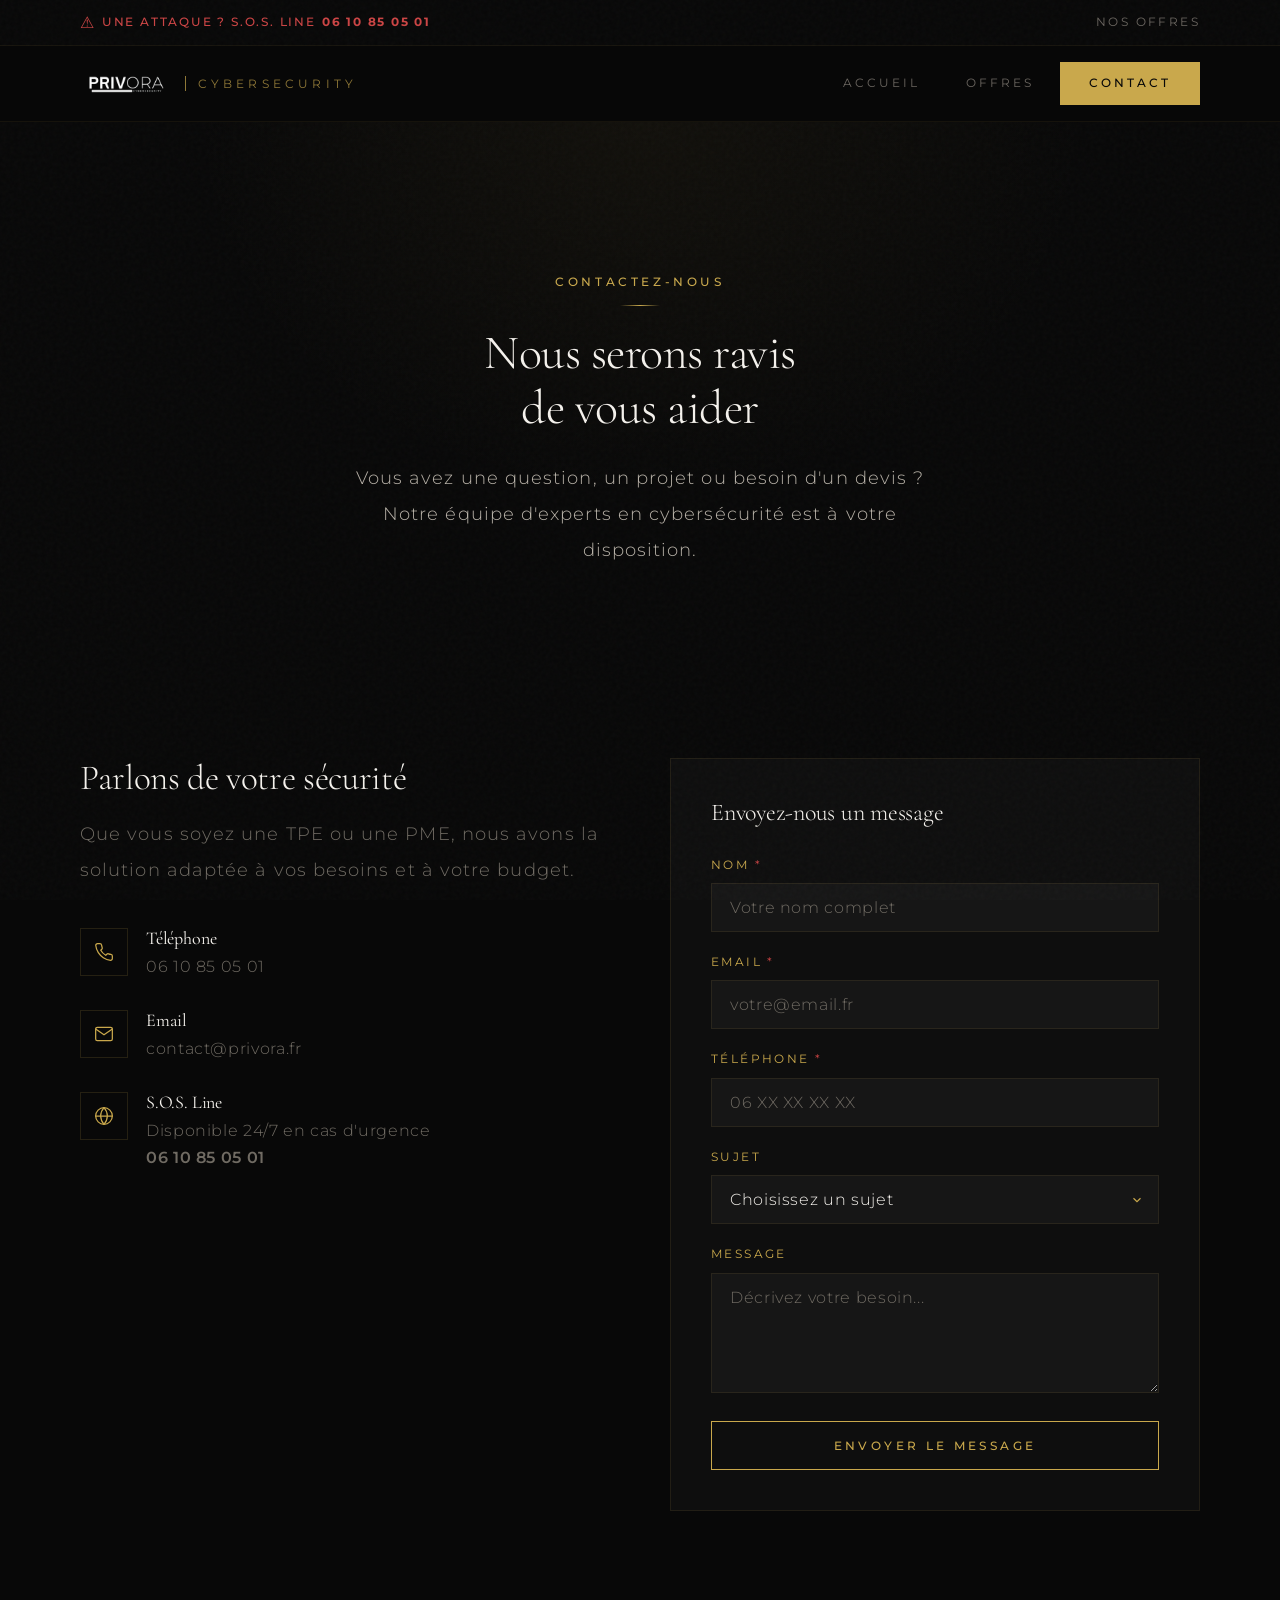
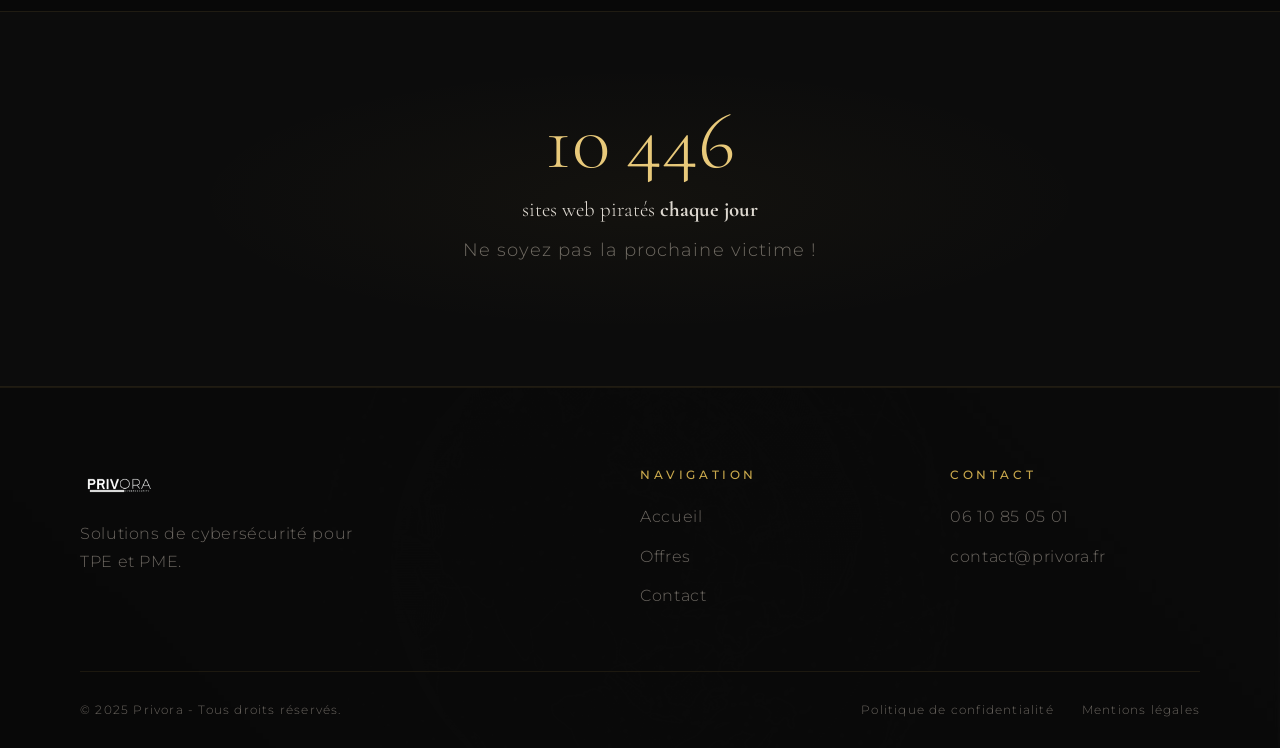
==== cybersecurite-pme.html @ add7465a "SEO: add robots.txt, twitter:image, JSON-LD structured data - Create robots.txt with sitemap referen" ====
<!DOCTYPE html>
<html lang="fr">
<head>
    <meta charset="UTF-8">
    <meta name="viewport" content="width=device-width, initial-scale=1.0">
    <title>Contactez-nous - Privora Cybersécurité PME</title>
    <meta name="description" content="Contactez Privora pour protéger votre entreprise. Demandez un devis, un audit ou une consultation en cybersécurité.">
    <link rel="preconnect" href="https://fonts.googleapis.com">
    <link rel="preconnect" href="https://fonts.gstatic.com" crossorigin>
    <link href="https://fonts.googleapis.com/css2?family=Cormorant+Garamond:ital,wght@0,300;0,400;0,600;1,300;1,400&family=Montserrat:wght@300;400;500&display=swap" rel="stylesheet">
    <link rel="stylesheet" href="style.css">
    <link rel="icon" type="image/png" href="favicon.png">
    <link rel="canonical" href="https://privora.fr/cybersecurite-pme.html">
    <meta property="og:title" content="Contactez-nous - Privora Cybersécurité PME">
    <meta property="og:description" content="Contactez Privora pour protéger votre entreprise. Demandez un devis, un audit ou une consultation en cybersécurité.">
    <meta property="og:type" content="website">
    <meta property="og:url" content="https://privora.fr/cybersecurite-pme.html">
    <meta property="og:image" content="https://privora.fr/privora_logo.png">
    <meta property="og:locale" content="fr_FR">
    <meta name="twitter:card" content="summary">
    <meta name="twitter:title" content="Contactez-nous - Privora Cybersécurité PME">
    <meta name="twitter:description" content="Contactez Privora pour protéger votre entreprise.">
    <meta name="twitter:image" content="https://privora.fr/privora_logo.png">
    <script type="application/ld+json">
    {
        "@context": "https://schema.org",
        "@type": "ContactPage",
        "name": "Contactez Privora",
        "description": "Contactez Privora pour protéger votre entreprise. Demandez un devis, un audit ou une consultation en cybersécurité.",
        "url": "https://privora.fr/cybersecurite-pme.html",
        "mainEntity": {
            "@type": "LocalBusiness",
            "name": "Privora",
            "telephone": "+33610850501",
            "email": "contact@privora.fr",
            "url": "https://privora.fr",
            "areaServed": "FR"
        }
    }
    </script>
</head>
<body>

    <div class="top-bar">
        <div class="container top-bar-inner">
            <a href="tel:0610850501" class="sos-line">
                <span class="sos-icon">&#9888;</span> UNE ATTAQUE ? S.O.S. LINE <strong>06 10 85 05 01</strong>
            </a>
            <a href="tarif-infogerance-informatique.html" class="top-blog-link">Nos offres</a>
        </div>
    </div>

    <nav class="navbar" id="navbar">
        <div class="container nav-inner">
            <a href="index.html" class="logo">
                <img src="privora_logo.png" alt="Privora">
            </a>
            <button class="nav-toggle" id="navToggle" aria-label="Menu">
                <span></span>
                <span></span>
                <span></span>
            </button>
            <ul class="nav-links" id="navLinks">
                <li><a href="index.html">Accueil</a></li>
                <li><a href="tarif-infogerance-informatique.html">Offres</a></li>
                <li><a href="cybersecurite-pme.html" class="nav-cta active">Contact</a></li>
            </ul>
        </div>
    </nav>

    <section class="page-hero">
        <span class="section-tag">Contactez-nous</span>
        <h1>Nous serons ravis<br>de vous aider</h1>
        <p>Vous avez une question, un projet ou besoin d'un devis ? Notre équipe d'experts en cybersécurité est à votre disposition.</p>
    </section>

    <section class="section">
        <div class="container">
            <div class="contact-grid">
                <div class="contact-info">
                    <h2>Parlons de votre sécurité</h2>
                    <p>Que vous soyez une TPE ou une PME, nous avons la solution adaptée à vos besoins et à votre budget.</p>

                    <div class="contact-detail">
                        <div class="contact-detail-icon">
                            <svg xmlns="http://www.w3.org/2000/svg" viewBox="0 0 24 24" fill="none" stroke="currentColor" stroke-width="1.5" stroke-linecap="round" stroke-linejoin="round"><path d="M22 16.92v3a2 2 0 0 1-2.18 2 19.79 19.79 0 0 1-8.63-3.07 19.5 19.5 0 0 1-6-6 19.79 19.79 0 0 1-3.07-8.67A2 2 0 0 1 4.11 2h3a2 2 0 0 1 2 1.72 12.84 12.84 0 0 0 .7 2.81 2 2 0 0 1-.45 2.11L8.09 9.91a16 16 0 0 0 6 6l1.27-1.27a2 2 0 0 1 2.11-.45 12.84 12.84 0 0 0 2.81.7A2 2 0 0 1 22 16.92z"/></svg>
                        </div>
                        <div>
                            <h4>Téléphone</h4>
                            <a href="tel:0610850501">06 10 85 05 01</a>
                        </div>
                    </div>

                    <div class="contact-detail">
                        <div class="contact-detail-icon">
                            <svg xmlns="http://www.w3.org/2000/svg" viewBox="0 0 24 24" fill="none" stroke="currentColor" stroke-width="1.5" stroke-linecap="round" stroke-linejoin="round"><path d="M4 4h16c1.1 0 2 .9 2 2v12c0 1.1-.9 2-2 2H4c-1.1 0-2-.9-2-2V6c0-1.1.9-2 2-2z"/><polyline points="22,6 12,13 2,6"/></svg>
                        </div>
                        <div>
                            <h4>Email</h4>
                            <a href="mailto:contact@privora.fr">contact@privora.fr</a>
                        </div>
                    </div>

                    <div class="contact-detail">
                        <div class="contact-detail-icon">
                            <svg xmlns="http://www.w3.org/2000/svg" viewBox="0 0 24 24" fill="none" stroke="currentColor" stroke-width="1.5" stroke-linecap="round" stroke-linejoin="round"><circle cx="12" cy="12" r="10"/><line x1="2" y1="12" x2="22" y2="12"/><path d="M12 2a15.3 15.3 0 0 1 4 10 15.3 15.3 0 0 1-4 10 15.3 15.3 0 0 1-4-10 15.3 15.3 0 0 1 4-10z"/></svg>
                        </div>
                        <div>
                            <h4>S.O.S. Line</h4>
                            <p>Disponible 24/7 en cas d'urgence</p>
                            <a href="tel:0610850501" class="text-accent-bold">06 10 85 05 01</a>
                        </div>
                    </div>
                </div>

                <div class="contact-form-card">
                    <h3>Envoyez-nous un message</h3>
                    <form id="contactForm" action="mailto:contact@privora.fr" method="POST">
                        <div class="form-group">
                            <label for="contact-name">Nom <span class="required">*</span></label>
                            <input type="text" id="contact-name" name="name" required placeholder="Votre nom complet">
                        </div>
                        <div class="form-group">
                            <label for="contact-email">Email <span class="required">*</span></label>
                            <input type="email" id="contact-email" name="email" required placeholder="votre@email.fr">
                        </div>
                        <div class="form-group">
                            <label for="contact-phone">Téléphone <span class="required">*</span></label>
                            <input type="tel" id="contact-phone" name="phone" required placeholder="06 XX XX XX XX">
                        </div>
                        <div class="form-group">
                            <label for="contact-subject">Sujet</label>
                            <select id="contact-subject" name="subject">
                                <option value="">Choisissez un sujet</option>
                                <option value="devis">Demande de devis</option>
                                <option value="soc">Supervision & SOC 24/7</option>
                                <option value="infogerance">Infogérance & Protection</option>
                                <option value="pentest">Pentest & Audits</option>
                                <option value="urgence">Urgence - Attaque en cours</option>
                                <option value="autre">Autre</option>
                            </select>
                        </div>
                        <div class="form-group">
                            <label for="contact-message">Message</label>
                            <textarea id="contact-message" name="message" placeholder="Décrivez votre besoin..."></textarea>
                        </div>
                        <div class="form-submit">
                            <button type="submit" class="btn btn-primary">Envoyer le message</button>
                        </div>
                    </form>
                </div>
            </div>
        </div>
    </section>

    <section class="stats-banner">
        <div class="container">
            <div class="stats-content">
                <div class="stat-number" data-target="15372">0</div>
                <p class="stat-label">sites web piratés <strong>chaque jour</strong></p>
                <p class="stat-warning">Ne soyez pas la prochaine victime !</p>
            </div>
        </div>
    </section>

    <footer class="footer" id="footer">
        <div class="footer-bg">
            <img src="footer.webp" alt="" aria-hidden="true">
        </div>
        <div class="container footer-content">
            <div class="footer-main">
                <div class="footer-brand">
                    <img src="privora_logo.png" alt="Privora" class="footer-logo">
                    <p>Solutions de cybersécurité pour TPE et PME.</p>
                </div>
                <div class="footer-links">
                    <h4>Navigation</h4>
                    <ul>
                        <li><a href="index.html">Accueil</a></li>
                        <li><a href="tarif-infogerance-informatique.html">Offres</a></li>
                        <li><a href="cybersecurite-pme.html">Contact</a></li>
                    </ul>
                </div>
                <div class="footer-contact">
                    <h4>Contact</h4>
                    <ul>
                        <li><a href="tel:0610850501">06 10 85 05 01</a></li>
                        <li><a href="mailto:contact@privora.fr">contact@privora.fr</a></li>
                    </ul>
                </div>
            </div>
            <div class="footer-bottom">
                <p>&copy; 2025 Privora - Tous droits réservés.</p>
                <div class="footer-legal">
                    <a href="#">Politique de confidentialité</a>
                    <a href="#">Mentions légales</a>
                </div>
            </div>
        </div>
    </footer>

    <script src="script.js"></script>
</body>
</html>
---- style.css ----
*, *::before, *::after { margin: 0; padding: 0; box-sizing: border-box; }

:root {
    --gold: #C9A84C;
    --gold-light: #E8C97A;
    --gold-dim: rgba(201, 168, 76, 0.15);
    --black: #080808;
    --off-black: #111010;
    --dark-2: #0c0c0c;
    --dark-3: #101010;
    --dark-card: #0e0e0e;
    --dark-surface: #131313;
    --dark-border: rgba(201, 168, 76, 0.1);
    --dark-border-2: rgba(255, 255, 255, 0.04);
    --white: #F5F2ED;
    --grey: #6B6660;
    --text: #b8b2a8;
    --text-light: #706b63;
    --text-bright: #ddd8d0;
    --glow: rgba(201, 168, 76, 0.4);
    --glow-soft: rgba(201, 168, 76, 0.15);
    --shadow: 0 10px 40px rgba(0, 0, 0, 0.5);
    --shadow-lg: 0 20px 60px rgba(0, 0, 0, 0.6);
    --shadow-glow: 0 0 30px rgba(201, 168, 76, 0.15);
    --radius: 0px;
    --radius-lg: 0px;
    --ease: cubic-bezier(0.4, 0, 0.2, 1);
    --transition: 0.4s var(--ease);
    --font-body: 'Montserrat', sans-serif;
    --font-heading: 'Cormorant Garamond', serif;

    --primary: var(--gold);
    --accent: var(--gold);
    --dark: var(--black);
}

html {
    scroll-behavior: smooth;
    font-size: 16px;
}

body {
    font-family: var(--font-body);
    color: var(--text);
    background: var(--black);
    line-height: 1.7;
    overflow-x: hidden;
    font-weight: 300;
}

body::before {
    content: '';
    position: fixed;
    inset: 0;
    background-image: url("data:image/svg+xml,%3Csvg viewBox='0 0 256 256' xmlns='http://www.w3.org/2000/svg'%3E%3Cfilter id='noise'%3E%3CfeTurbulence type='fractalNoise' baseFrequency='0.9' numOctaves='4' stitchTiles='stitch'/%3E%3C/filter%3E%3Crect width='100%25' height='100%25' filter='url(%23noise)' opacity='1'/%3E%3C/svg%3E");
    opacity: 0.03;
    pointer-events: none;
    z-index: 1;
}

h1, h2, h3, h4, h5, h6 {
    font-family: var(--font-heading);
    color: var(--white);
    line-height: 1.15;
    font-weight: 300;
    letter-spacing: -0.01em;
}

a {
    text-decoration: none;
    color: inherit;
    transition: color var(--transition), background var(--transition), border-color var(--transition), opacity var(--transition), transform var(--transition), box-shadow var(--transition);
}

img {
    max-width: 100%;
    height: auto;
    display: block;
}

ul {
    list-style: none;
}

.container {
    width: 100%;
    max-width: 1200px;
    margin: 0 auto;
    padding: 0 40px;
}

.section {
    padding: 100px 0;
    position: relative;
}

.section-dark {
    background: var(--dark-2);
}

.section-light {
    background: var(--dark-3);
}

.section-header {
    text-align: center;
    margin-bottom: 70px;
}

.section-header h2 {
    font-size: clamp(2rem, 4vw, 3rem);
    margin-bottom: 20px;
}

.section-tag {
    display: inline-block;
    font-family: var(--font-body);
    font-size: 0.75rem;
    font-weight: 500;
    text-transform: uppercase;
    letter-spacing: 0.3em;
    color: var(--gold);
    margin-bottom: 20px;
    position: relative;
    padding-bottom: 0;
}

.section-tag::after {
    content: '';
    display: block;
    width: 40px;
    height: 1px;
    background: linear-gradient(to right, transparent, var(--gold), transparent);
    margin: 12px auto 0;
}

.highlight {
    color: var(--gold-light);
    font-style: italic;
}

.gradient-text {
    color: var(--gold-light);
    font-style: italic;
}

.btn {
    display: inline-flex;
    align-items: center;
    gap: 14px;
    padding: 16px 44px;
    border: 1px solid var(--gold);
    background: transparent;
    color: var(--gold);
    font-family: var(--font-body);
    font-size: 0.75rem;
    font-weight: 500;
    letter-spacing: 0.28em;
    text-transform: uppercase;
    text-decoration: none;
    cursor: pointer;
    position: relative;
    transition: background 0.4s ease, color 0.4s ease;
    text-align: center;
    justify-content: center;
}

.btn:hover {
    background: var(--gold);
    color: var(--black);
}


.btn-primary,
.btn-accent,
.btn-outline {
    background: transparent;
    color: var(--gold);
    border-color: var(--gold);
}

.btn-primary:hover,
.btn-accent:hover,
.btn-outline:hover {
    color: var(--black);
}

.btn-white {
    background: transparent;
    color: var(--white);
    border-color: var(--white);
}

.btn-white:hover {
    background: var(--white);
    color: var(--black);
}

.btn-link {
    color: var(--gold);
    font-weight: 400;
    font-family: var(--font-body);
    display: inline-flex;
    align-items: center;
    gap: 8px;
    font-size: 0.75rem;
    text-transform: uppercase;
    letter-spacing: 0.2em;
    position: relative;
}

.btn-link::after {
    content: '';
    display: inline-block;
    width: 18px;
    height: 1px;
    background: var(--gold);
    transition: width 0.3s ease;
}

.btn-link:hover::after {
    width: 28px;
}

.btn-link:hover {
    color: var(--gold-light);
}

.top-bar {
    background: var(--black);
    color: var(--white);
    padding: 9px 0;
    font-size: 0.75rem;
    border-bottom: 1px solid rgba(201, 168, 76, 0.08);
    letter-spacing: 0.1em;
}

.top-bar-inner {
    display: flex;
    justify-content: space-between;
    align-items: center;
}

.sos-line {
    color: #cc4444;
    font-weight: 500;
    display: flex;
    align-items: center;
    gap: 6px;
    animation: sosPulse 2s infinite;
    letter-spacing: 0.15em;
    font-size: 0.75rem;
}

@keyframes sosPulse {
    0%, 100% { opacity: 1; }
    50% { opacity: 0.6; }
}

.sos-line:hover {
    color: #dd6666;
}

.sos-icon {
    font-size: 1rem;
}

.top-blog-link {
    color: var(--grey);
    text-transform: uppercase;
    letter-spacing: 0.2em;
    font-size: 0.75rem;
    font-weight: 400;
}

.top-blog-link:hover {
    color: var(--gold);
}

.navbar {
    position: sticky;
    top: 0;
    z-index: 1000;
    background: rgba(8, 8, 8, 0.92);
    backdrop-filter: blur(30px);
    -webkit-backdrop-filter: blur(30px);
    padding: 0;
    border-bottom: 1px solid rgba(201, 168, 76, 0.08);
    transition: color var(--transition), background var(--transition), border-color var(--transition), opacity var(--transition), transform var(--transition), box-shadow var(--transition);
}

.navbar.scrolled {
    background: rgba(8, 8, 8, 0.97);
    box-shadow: 0 4px 30px rgba(0, 0, 0, 0.4);
}

.nav-inner {
    display: flex;
    justify-content: space-between;
    align-items: center;
    height: 75px;
}

.logo {
    display: flex;
    align-items: center;
    gap: 12px;
}

.logo img {
    height: 40px;
    width: auto;
}

.logo::after {
    content: 'CYBERSECURITY';
    font-family: var(--font-body);
    font-size: 0.75rem;
    font-weight: 400;
    letter-spacing: 0.35em;
    text-transform: uppercase;
    color: var(--gold);
    border-left: 1px solid var(--gold);
    padding-left: 12px;
    line-height: 1.3;
    opacity: 0.7;
}

.nav-links {
    display: flex;
    align-items: center;
    gap: 6px;
}

.nav-links li {
    display: flex;
    align-items: center;
}

.nav-links li a {
    display: inline-block;
    padding: 10px 20px;
    color: var(--grey);
    font-family: var(--font-body);
    font-weight: 400;
    font-size: 0.75rem;
    transition: color 0.3s ease;
    text-transform: uppercase;
    letter-spacing: 0.25em;
    position: relative;
}

.nav-links li a::before {
    content: none;
}

.nav-links li a:hover {
    color: var(--gold);
}

.nav-links li a.active {
    color: var(--gold);
}

.nav-links li a.active:not(.nav-cta)::after {
    content: '';
    position: absolute;
    bottom: 4px;
    left: 20px;
    right: 20px;
    height: 1px;
    background: var(--gold);
    opacity: 0.5;
}

.nav-links li a.nav-cta {
    border: 1px solid var(--gold);
    color: var(--gold);
    background: transparent;
    padding: 10px 28px;
    letter-spacing: 0.25em;
    font-weight: 500;
    transition: background 0.35s ease, color 0.35s ease;
}

.nav-links li a.nav-cta:hover {
    background: var(--gold);
    color: var(--black);
}

.nav-links li a.nav-cta.active {
    background: var(--gold);
    color: var(--black);
}

.nav-toggle {
    display: none;
    flex-direction: column;
    gap: 5px;
    background: none;
    border: none;
    cursor: pointer;
    padding: 5px;
}

.nav-toggle span {
    display: block;
    width: 25px;
    height: 1px;
    background: var(--gold);
    transition: color var(--transition), background var(--transition), border-color var(--transition), opacity var(--transition), transform var(--transition), box-shadow var(--transition);
}

.nav-toggle.active span:nth-child(1) {
    transform: rotate(45deg) translate(4px, 4px);
}

.nav-toggle.active span:nth-child(2) {
    opacity: 0;
}

.nav-toggle.active span:nth-child(3) {
    transform: rotate(-45deg) translate(4px, -4px);
}

.hero {
    position: relative;
    min-height: 100vh;
    display: flex;
    align-items: center;
    background: var(--black);
    overflow: hidden;
}

.hero::before {
    content: '';
    position: absolute;
    top: 0; left: 12%;
    width: 1px;
    height: 100%;
    background: linear-gradient(to bottom, transparent, var(--gold) 30%, var(--gold) 70%, transparent);
    opacity: 0.15;
    z-index: 2;
}

.hero::after {
    content: '';
    position: absolute;
    top: 0; right: 12%;
    width: 1px;
    height: 100%;
    background: linear-gradient(to bottom, transparent, var(--gold) 30%, var(--gold) 70%, transparent);
    opacity: 0.15;
    z-index: 2;
}

.hero-overlay {
    position: absolute;
    inset: 0;
    background:
        radial-gradient(ellipse at 50% 50%, rgba(201, 168, 76, 0.05) 0%, transparent 50%),
        linear-gradient(180deg, transparent 60%, var(--black) 100%);
    z-index: 1;
}

.hero-bg-image {
    position: absolute;
    inset: 0;
    z-index: 0;
}

.hero-bg-image img {
    width: 100%;
    height: 100%;
    object-fit: cover;
    opacity: 0.08;
    filter: grayscale(50%);
}

#particles-canvas {
    position: absolute;
    inset: 0;
    z-index: 1;
    pointer-events: none;
}

.hero-content {
    position: relative;
    z-index: 3;
    display: flex;
    align-items: center;
    justify-content: center;
    padding: 100px 20px;
    text-align: center;
}

.hero-text {
    max-width: 750px;
}

.hero-text h1 {
    font-size: clamp(2.8rem, 6vw, 4.5rem);
    color: var(--white);
    margin-bottom: 28px;
    line-height: 1.1;
    letter-spacing: -0.01em;
    font-weight: 300;
}

.hero-subtitle {
    font-size: 1.125rem;
    color: var(--text);
    margin-bottom: 44px;
    line-height: 2;
    max-width: 540px;
    margin-left: auto;
    margin-right: auto;
    font-weight: 300;
    letter-spacing: 0.06em;
}

.hero-subtitle strong {
    color: var(--white);
    font-weight: 400;
}

.hero-scroll-indicator {
    position: absolute;
    bottom: 30px;
    left: 50%;
    transform: translateX(-50%);
    z-index: 3;
}

.scroll-arrow {
    width: 16px;
    height: 16px;
    border-right: 1px solid var(--gold);
    border-bottom: 1px solid var(--gold);
    transform: rotate(45deg);
    animation: scrollBounce 2s infinite;
    opacity: 0.4;
}

@keyframes scrollBounce {
    0%, 100% { transform: rotate(45deg) translateY(0); opacity: 0.4; }
    50% { transform: rotate(45deg) translateY(8px); opacity: 0.15; }
}

.services-grid {
    display: grid;
    grid-template-columns: repeat(3, 1fr);
    gap: 24px;
}

.service-card {
    background: var(--dark-card);
    border: 1px solid var(--dark-border);
    padding: 48px 32px;
    text-align: center;
    transition: color var(--transition), background var(--transition), border-color var(--transition), opacity var(--transition), transform var(--transition), box-shadow var(--transition);
    position: relative;
    overflow: hidden;
}

.service-card::before {
    content: '';
    position: absolute;
    top: 0; left: 0; right: 0;
    height: 1px;
    background: linear-gradient(to right, transparent, var(--gold), transparent);
    transform: scaleX(0);
    transition: color var(--transition), background var(--transition), border-color var(--transition), opacity var(--transition), transform var(--transition), box-shadow var(--transition);
}

.service-card::after {
    content: '';
    position: absolute;
    inset: 0;
    background: radial-gradient(circle at 50% 0%, rgba(201, 168, 76, 0.04) 0%, transparent 70%);
    opacity: 0;
    transition: color var(--transition), background var(--transition), border-color var(--transition), opacity var(--transition), transform var(--transition), box-shadow var(--transition);
}

.service-card:hover {
    border-color: rgba(201, 168, 76, 0.2);
}

.service-card:hover::before {
    transform: scaleX(1);
}

.service-card:hover::after {
    opacity: 1;
}

.service-icon {
    width: 60px;
    height: 60px;
    margin: 0 auto 28px;
    border: 1px solid rgba(201, 168, 76, 0.15);
    display: flex;
    align-items: center;
    justify-content: center;
    position: relative;
    z-index: 1;
    transition: color var(--transition), background var(--transition), border-color var(--transition), opacity var(--transition), transform var(--transition), box-shadow var(--transition);
}

.service-card:hover .service-icon {
    border-color: rgba(201, 168, 76, 0.3);
    box-shadow: 0 0 20px rgba(201, 168, 76, 0.08);
}

.service-icon svg {
    width: 26px;
    height: 26px;
    color: var(--gold);
}

.service-icon::after {
    content: '';
    position: absolute;
    inset: -4px;
    border: 1px solid var(--gold);
    opacity: 0;
    transition: color var(--transition), background var(--transition), border-color var(--transition), opacity var(--transition), transform var(--transition), box-shadow var(--transition);
}

.service-card:hover .service-icon::after {
    animation: shieldPulse 1.5s ease infinite;
}

.service-card h3 {
    font-size: 1.3rem;
    margin-bottom: 14px;
    position: relative;
    z-index: 1;
    font-weight: 400;
}

.service-card p {
    color: var(--text-light);
    margin-bottom: 24px;
    line-height: 1.9;
    font-size: 1rem;
    position: relative;
    z-index: 1;
    letter-spacing: 0.04em;
}

.service-card .btn-link {
    position: relative;
    z-index: 1;
}

.tools-section {
    background: var(--dark-2);
}

.tools-tabs {
    display: flex;
    gap: 4px;
    margin-bottom: 30px;
    overflow-x: auto;
    padding-bottom: 4px;
    scrollbar-width: none;
}

.tools-tabs::-webkit-scrollbar {
    display: none;
}

.tool-tab {
    display: flex;
    align-items: center;
    gap: 8px;
    padding: 12px 22px;
    border: 1px solid var(--dark-border);
    background: transparent;
    color: var(--grey);
    font-family: var(--font-body);
    font-size: 0.75rem;
    font-weight: 400;
    text-transform: uppercase;
    letter-spacing: 0.2em;
    cursor: pointer;
    transition: color var(--transition), background var(--transition), border-color var(--transition), opacity var(--transition), transform var(--transition), box-shadow var(--transition);
    white-space: nowrap;
}

.tool-tab svg {
    width: 15px;
    height: 15px;
    flex-shrink: 0;
}

.tool-tab:hover {
    border-color: rgba(201, 168, 76, 0.25);
    color: var(--text-bright);
}

.tool-tab.active {
    border-color: var(--gold);
    color: var(--gold);
    background: rgba(201, 168, 76, 0.05);
}

.tools-content {
    position: relative;
}

.tool-panel {
    display: none;
    background: var(--dark-card);
    border: 1px solid var(--dark-border);
    padding: 36px;
}

.tool-panel.active {
    display: block;
}

.tool-panel-header {
    margin-bottom: 28px;
    padding-bottom: 24px;
    border-bottom: 1px solid var(--dark-border);
}

.tool-panel-header h3 {
    font-size: 1.5rem;
    margin-bottom: 8px;
    font-weight: 300;
}

.tool-panel-header p {
    color: var(--text-light);
    font-size: 0.875rem;
    letter-spacing: 0.04em;
}

.tool-input-group {
    display: flex;
    gap: 12px;
    margin-bottom: 24px;
}

.tool-input-group input {
    flex: 1;
    padding: 15px 18px;
    background: rgba(255, 255, 255, 0.02);
    border: 1px solid var(--dark-border);
    color: var(--white);
    font-family: 'Courier New', monospace;
    font-size: 1rem;
    transition: color var(--transition), background var(--transition), border-color var(--transition), opacity var(--transition), transform var(--transition), box-shadow var(--transition);
}

.tool-input-group input::placeholder {
    color: var(--text-light);
    font-family: var(--font-body);
}

.tool-input-group input:focus {
    outline: none;
    border-color: var(--gold);
    box-shadow: 0 0 0 1px rgba(201, 168, 76, 0.1);
}

.tool-input-group .btn {
    padding: 15px 32px;
    white-space: nowrap;
}

.tool-loading {
    display: flex;
    align-items: center;
    justify-content: center;
    gap: 14px;
    padding: 60px 20px;
    color: var(--text-light);
    font-size: 0.875rem;
    letter-spacing: 0.1em;
}

.tool-spinner {
    width: 18px;
    height: 18px;
    border: 1px solid var(--dark-border);
    border-top-color: var(--gold);
    border-radius: 50%;
    animation: spin 0.8s linear infinite;
}

@keyframes spin {
    to { transform: rotate(360deg); }
}

.tool-result {
}

.tool-result-card {
    background: rgba(255, 255, 255, 0.02);
    border: 1px solid var(--dark-border);
    padding: 28px;
}

.result-header {
    display: flex;
    align-items: center;
    justify-content: space-between;
    margin-bottom: 24px;
    padding-bottom: 20px;
    border-bottom: 1px solid var(--dark-border);
}

.result-status {
    display: flex;
    align-items: center;
    gap: 10px;
}

.result-status-dot {
    width: 8px;
    height: 8px;
    border-radius: 50%;
}

.result-status-dot.safe {
    background: #27ae60;
    box-shadow: 0 0 8px rgba(39, 174, 96, 0.3);
}

.result-status-dot.danger {
    background: #cc4444;
    box-shadow: 0 0 8px rgba(204, 68, 68, 0.3);
}

.result-status-dot.warning {
    background: #ccaa00;
    box-shadow: 0 0 8px rgba(204, 170, 0, 0.3);
}

.result-status-text {
    font-family: var(--font-body);
    font-weight: 500;
    font-size: 1rem;
    letter-spacing: 0.1em;
    text-transform: uppercase;
}

.result-score {
    font-family: var(--font-heading);
    font-size: 2.2rem;
    font-weight: 300;
}

.result-score.safe { color: #27ae60; }
.result-score.danger { color: #cc4444; }
.result-score.warning { color: #ccaa00; }

.result-grid {
    display: grid;
    grid-template-columns: repeat(2, 1fr);
    gap: 16px;
    margin-bottom: 20px;
}

.result-item {
    display: flex;
    flex-direction: column;
    gap: 4px;
}

.result-label {
    font-size: 0.75rem;
    text-transform: uppercase;
    letter-spacing: 0.2em;
    color: var(--text-light);
    font-family: var(--font-body);
}

.result-value {
    font-size: 1rem;
    color: var(--text-bright);
    font-family: 'Courier New', monospace;
}

.result-cta {
    text-align: center;
    padding-top: 20px;
    border-top: 1px solid var(--dark-border);
    margin-top: 8px;
}

.result-cta p {
    color: var(--text-light);
    font-size: 0.875rem;
    margin-bottom: 12px;
}

.scan-progress {
    margin: 40px 0;
    text-align: center;
}

.scan-progress-bar {
    width: 100%;
    height: 1px;
    background: var(--dark-border);
    overflow: hidden;
    margin-bottom: 14px;
}

.scan-progress-fill {
    height: 100%;
    background: var(--gold);
    animation: scanFill 2s ease-out forwards;
    box-shadow: 0 0 10px var(--glow-soft);
}

@keyframes scanFill {
    0% { width: 0%; }
    100% { width: 100%; }
}

.scan-progress span {
    color: var(--text-light);
    font-size: 0.75rem;
    font-family: 'Courier New', monospace;
    letter-spacing: 0.1em;
}

.tools-disclaimer {
    text-align: center;
    margin-top: 28px;
    font-size: 0.8rem;
    color: var(--text-light);
    letter-spacing: 0.04em;
}

.tools-disclaimer a {
    color: var(--gold);
    font-weight: 400;
}

.tools-disclaimer a:hover {
    text-decoration: underline;
}

.attack-map-section {
    background: var(--black);
    overflow: hidden;
}

.attack-map-wrapper {
    display: grid;
    grid-template-columns: 1fr 340px;
    gap: 24px;
    align-items: stretch;
}

.globe-container {
    position: relative;
    background: radial-gradient(ellipse at center, #0a0f1a 0%, var(--black) 70%);
    border: 1px solid var(--dark-border);
    overflow: hidden;
    min-height: 500px;
}

#globeViz {
    width: 100%;
    height: 500px;
}

#globeViz canvas {
    outline: none;
}

.globe-overlay {
    position: absolute;
    bottom: 0;
    left: 0;
    right: 0;
    padding: 20px 24px;
    background: linear-gradient(transparent, rgba(8, 8, 8, 0.95));
    z-index: 10;
    pointer-events: none;
}

.globe-stats {
    display: flex;
    gap: 28px;
}

.ams-item {
    display: flex;
    flex-direction: column;
    gap: 3px;
}

.ams-value {
    font-family: var(--font-heading);
    font-size: 1.4rem;
    font-weight: 400;
    color: var(--gold);
    font-variant-numeric: tabular-nums;
}

.ams-live {
    display: flex;
    align-items: center;
    gap: 8px;
    color: #27ae60;
    font-size: 0.875rem;
}

.ams-label {
    font-size: 0.75rem;
    color: var(--text-light);
    text-transform: uppercase;
    letter-spacing: 0.2em;
}

.attack-feed {
    background: var(--dark-card);
    border: 1px solid var(--dark-border);
    display: flex;
    flex-direction: column;
    overflow: hidden;
}

.attack-feed-header {
    display: flex;
    align-items: center;
    gap: 10px;
    padding: 18px 22px;
    border-bottom: 1px solid var(--dark-border);
    font-family: var(--font-body);
    font-size: 0.75rem;
    font-weight: 400;
    text-transform: uppercase;
    letter-spacing: 0.2em;
    color: var(--text-light);
}

.attack-feed-list {
    flex: 1;
    overflow-y: auto;
    max-height: 370px;
    scrollbar-width: thin;
    scrollbar-color: rgba(201, 168, 76, 0.15) transparent;
}

.attack-feed-list::-webkit-scrollbar {
    width: 3px;
}

.attack-feed-list::-webkit-scrollbar-thumb {
    background: rgba(201, 168, 76, 0.15);
}

.attack-entry {
    display: flex;
    align-items: center;
    gap: 12px;
    padding: 11px 22px;
    border-bottom: 1px solid rgba(255, 255, 255, 0.02);
    font-size: 0.8rem;
    animation: attackSlideIn 0.3s ease;
    transition: background 0.2s;
}

.attack-entry:hover {
    background: rgba(201, 168, 76, 0.03);
}

.attack-entry-flag {
    font-size: 1.1rem;
    min-width: 24px;
    text-align: center;
}

.attack-entry-info {
    flex: 1;
    min-width: 0;
}

.attack-entry-ip {
    font-family: 'Courier New', monospace;
    color: var(--text-bright);
    font-size: 0.75rem;
    display: block;
    overflow: hidden;
    text-overflow: ellipsis;
    white-space: nowrap;
}

.attack-entry-type {
    font-size: 0.75rem;
    color: var(--text-light);
    margin-top: 1px;
}

.attack-entry-severity {
    padding: 2px 8px;
    font-size: 0.75rem;
    font-weight: 500;
    text-transform: uppercase;
    letter-spacing: 0.1em;
    white-space: nowrap;
}

.attack-entry-severity.critical {
    background: rgba(255, 0, 0, 0.08);
    color: #cc4444;
}

.attack-entry-severity.high {
    background: rgba(255, 100, 0, 0.08);
    color: #cc6644;
}

.attack-entry-severity.medium {
    background: rgba(255, 200, 0, 0.08);
    color: #ccaa00;
}

.attack-entry-severity.low {
    background: rgba(39, 174, 96, 0.08);
    color: #27ae60;
}

.attack-entry-time {
    font-family: 'Courier New', monospace;
    font-size: 0.75rem;
    color: var(--text-light);
    white-space: nowrap;
}

.attack-entry-badge {
    display: inline-block;
    padding: 1px 5px;
    font-size: 0.75rem;
    font-weight: 500;
    letter-spacing: 0.1em;
    vertical-align: middle;
    margin-left: 4px;
}

.attack-entry-badge.real {
    background: rgba(39, 174, 96, 0.12);
    color: #27ae60;
    border: 1px solid rgba(39, 174, 96, 0.2);
}

.attack-entry-badge.sim {
    background: rgba(255, 255, 255, 0.03);
    color: rgba(255, 255, 255, 0.25);
    border: 1px solid rgba(255, 255, 255, 0.06);
}

@keyframes attackSlideIn {
    from { opacity: 0; transform: translateX(10px); }
    to { opacity: 1; transform: translateX(0); }
}

.mission-section {
    background: var(--black);
}

.mission-grid {
    display: grid;
    grid-template-columns: repeat(3, 1fr);
    gap: 24px;
}

.mission-card {
    background: var(--dark-card);
    padding: 40px 30px 30px;
    border: 1px solid var(--dark-border);
    transition: color var(--transition), background var(--transition), border-color var(--transition), opacity var(--transition), transform var(--transition), box-shadow var(--transition);
    position: relative;
    overflow: hidden;
    display: flex;
    flex-direction: column;
}

.mission-card::before {
    content: '';
    position: absolute;
    top: 0; left: 0; right: 0;
    height: 1px;
    background: linear-gradient(to right, transparent, var(--gold), transparent);
    transform: scaleX(0);
    transform-origin: center;
    transition: transform 0.5s cubic-bezier(0.4, 0, 0.2, 1);
}

.mission-card::after {
    content: '';
    position: absolute;
    inset: 0;
    background: radial-gradient(circle at 50% 0%, rgba(201, 168, 76, 0.03) 0%, transparent 60%);
    opacity: 0;
    transition: color var(--transition), background var(--transition), border-color var(--transition), opacity var(--transition), transform var(--transition), box-shadow var(--transition);
    pointer-events: none;
}

.mission-card:hover {
    border-color: rgba(201, 168, 76, 0.2);
}

.mission-card:hover::before {
    transform: scaleX(1);
}

.mission-card:hover::after {
    opacity: 1;
}

.mission-card-step {
    font-family: var(--font-heading);
    font-size: 1.125rem;
    font-weight: 300;
    color: var(--gold);
    letter-spacing: 0.2em;
    margin-bottom: 24px;
    position: relative;
    z-index: 1;
    opacity: 0.35;
}

.mission-card:hover .mission-card-step {
    opacity: 0.8;
}

.mission-card-icon {
    width: 52px;
    height: 52px;
    min-width: 52px;
    border: 1px solid rgba(201, 168, 76, 0.12);
    display: flex;
    align-items: center;
    justify-content: center;
    margin-bottom: 24px;
    position: relative;
    z-index: 1;
    transition: color var(--transition), background var(--transition), border-color var(--transition), opacity var(--transition), transform var(--transition), box-shadow var(--transition);
}

.mission-card:hover .mission-card-icon {
    border-color: rgba(201, 168, 76, 0.25);
    box-shadow: 0 0 16px rgba(201, 168, 76, 0.06);
}

.mission-card-icon svg {
    width: 24px;
    height: 24px;
    color: var(--gold);
}

.mission-card h4 {
    font-size: 1.2rem;
    margin-bottom: 12px;
    position: relative;
    z-index: 1;
    font-weight: 400;
}

.mission-card > p {
    color: var(--text-light);
    font-size: 1rem;
    line-height: 1.9;
    margin-bottom: 24px;
    position: relative;
    z-index: 1;
    flex-grow: 1;
    letter-spacing: 0.04em;
}

.mission-card-stat {
    display: flex;
    align-items: baseline;
    gap: 12px;
    padding: 16px 0;
    border-top: 1px solid var(--dark-border);
    margin-bottom: 16px;
    position: relative;
    z-index: 1;
}

.mission-card-stat .stat-value {
    font-family: var(--font-heading);
    font-size: 1.6rem;
    font-weight: 300;
    color: var(--gold);
}

.mission-card-stat .stat-desc {
    font-size: 0.75rem;
    color: var(--text-light);
    text-transform: uppercase;
    letter-spacing: 0.15em;
}

.mission-card .btn-link {
    position: relative;
    z-index: 1;
}

.stats-banner {
    background: var(--dark-2);
    padding: 90px 0;
    text-align: center;
    color: var(--white);
    position: relative;
    overflow: hidden;
    border-top: 1px solid var(--dark-border);
    border-bottom: 1px solid var(--dark-border);
}

.stats-banner::before {
    content: '';
    position: absolute;
    inset: 0;
    background: radial-gradient(ellipse at 50% 50%, rgba(201, 168, 76, 0.04) 0%, transparent 50%);
}

.stats-contact-banner {
    text-align: left;
    padding: 90px 0;
}

.stats-globe-bg {
    position: absolute;
    top: 50%;
    left: 15%;
    transform: translate(-50%, -50%);
    width: 600px;
    height: 600px;
    border-radius: 50%;
    border: 1px solid rgba(201, 168, 76, 0.06);
    opacity: 0.4;
    pointer-events: none;
}

.stats-globe-bg::before {
    content: '';
    position: absolute;
    inset: 60px;
    border-radius: 50%;
    border: 1px solid rgba(201, 168, 76, 0.04);
}

.stats-globe-bg::after {
    content: '';
    position: absolute;
    inset: 120px;
    border-radius: 50%;
    border: 1px solid rgba(201, 168, 76, 0.03);
}

.stats-contact-grid {
    display: grid;
    grid-template-columns: 1fr 1fr;
    gap: 60px;
    align-items: center;
    position: relative;
    z-index: 1;
}

.stats-content {
    position: relative;
    z-index: 1;
}

.stat-number {
    font-family: var(--font-heading);
    font-size: 5rem;
    font-weight: 300;
    margin-bottom: 10px;
    line-height: 1;
    color: var(--gold-light);
    animation: statGlow 3s ease-in-out infinite;
}

.stat-label {
    font-size: 1.3rem;
    margin-bottom: 8px;
    color: var(--text-bright);
    font-family: var(--font-heading);
    font-weight: 300;
}

.stat-warning {
    font-size: 1.125rem;
    color: var(--text-light);
    margin-bottom: 30px;
    letter-spacing: 0.06em;
}

.stats-features {
    display: flex;
    flex-direction: column;
    gap: 18px;
    margin-top: 14px;
}

.stats-feature-item {
    display: flex;
    align-items: center;
    gap: 14px;
    color: var(--text);
    font-size: 1rem;
    letter-spacing: 0.04em;
}

.stats-feature-item svg {
    width: 18px;
    height: 18px;
    min-width: 18px;
    color: var(--gold);
}

.stats-contact-form {
    background: rgba(14, 14, 14, 0.8);
    border: 1px solid var(--dark-border);
    padding: 40px;
    backdrop-filter: blur(10px);
}

.stats-contact-form h3 {
    font-size: 1.5rem;
    margin-bottom: 8px;
    color: var(--white);
    font-weight: 300;
}

.stats-contact-form > p {
    color: var(--text-light);
    font-size: 0.875rem;
    margin-bottom: 28px;
    letter-spacing: 0.04em;
}

.stats-contact-form form {
    display: flex;
    flex-direction: column;
    gap: 14px;
}

.scf-row {
    display: grid;
    grid-template-columns: 1fr 1fr;
    gap: 14px;
}

.stats-contact-form input,
.stats-contact-form select,
.stats-contact-form textarea {
    width: 100%;
    padding: 14px 18px;
    border: 1px solid var(--dark-border);
    font-family: var(--font-body);
    font-size: 1rem;
    font-weight: 300;
    color: var(--white);
    background: rgba(255, 255, 255, 0.03);
    transition: color var(--transition), background var(--transition), border-color var(--transition), opacity var(--transition), transform var(--transition), box-shadow var(--transition);
    letter-spacing: 0.04em;
}

.stats-contact-form input::placeholder,
.stats-contact-form textarea::placeholder {
    color: var(--text-light);
}

.stats-contact-form input:focus,
.stats-contact-form select:focus,
.stats-contact-form textarea:focus {
    outline: none;
    border-color: var(--gold);
    box-shadow: 0 0 0 1px rgba(201, 168, 76, 0.08);
}

.stats-contact-form select {
    appearance: none;
    background-image: url("data:image/svg+xml,%3Csvg xmlns='http://www.w3.org/2000/svg' viewBox='0 0 24 24' fill='none' stroke='%23C9A84C' stroke-width='2'%3E%3Cpolyline points='6 9 12 15 18 9'/%3E%3C/svg%3E");
    background-repeat: no-repeat;
    background-position: right 14px center;
    background-size: 14px;
    padding-right: 40px;
    cursor: pointer;
}

.stats-contact-form select option {
    background: var(--dark-2);
    color: var(--white);
}

.stats-contact-form textarea {
    resize: vertical;
    min-height: 80px;
}

.scf-submit {
    width: 100%;
    margin-top: 4px;
}

.cta-section {
    background: var(--dark-3);
    border-top: 1px solid var(--dark-border);
}

.cta-content {
    text-align: center;
    max-width: 600px;
    margin: 0 auto;
}

.cta-content h2 {
    font-size: clamp(1.8rem, 3.5vw, 2.5rem);
    margin-bottom: 20px;
    font-weight: 300;
}

.cta-content p {
    color: var(--text-light);
    font-size: 1.125rem;
    margin-bottom: 36px;
    letter-spacing: 0.06em;
    line-height: 2;
}

.cta-buttons {
    display: flex;
    gap: 16px;
    justify-content: center;
    flex-wrap: wrap;
}

.pricing-header {
    text-align: center;
    margin-bottom: 60px;
}

.pricing-header h2 {
    font-size: 2.5rem;
    margin-bottom: 12px;
    font-weight: 300;
}

.pricing-header p {
    color: var(--text-light);
    font-size: 1.125rem;
}

.pricing-grid {
    display: grid;
    grid-template-columns: repeat(4, 1fr);
    gap: 20px;
    align-items: start;
}

.pricing-card {
    background: var(--dark-card);
    padding: 36px 28px;
    text-align: center;
    border: 1px solid var(--dark-border);
    transition: color var(--transition), background var(--transition), border-color var(--transition), opacity var(--transition), transform var(--transition), box-shadow var(--transition);
    position: relative;
}

.pricing-card::before {
    content: '';
    position: absolute;
    top: 10px;
    left: 10px;
    width: 16px;
    height: 16px;
    border-top: 1px solid rgba(201, 168, 76, 0.15);
    border-left: 1px solid rgba(201, 168, 76, 0.15);
    transition: color var(--transition), background var(--transition), border-color var(--transition), opacity var(--transition), transform var(--transition), box-shadow var(--transition);
    pointer-events: none;
}

.pricing-card::after {
    content: '';
    position: absolute;
    bottom: 10px;
    right: 10px;
    width: 16px;
    height: 16px;
    border-bottom: 1px solid rgba(201, 168, 76, 0.15);
    border-right: 1px solid rgba(201, 168, 76, 0.15);
    transition: color var(--transition), background var(--transition), border-color var(--transition), opacity var(--transition), transform var(--transition), box-shadow var(--transition);
    pointer-events: none;
}

.pricing-card:hover::before {
    border-color: var(--gold);
    width: 24px;
    height: 24px;
}

.pricing-card:hover::after {
    border-color: var(--gold);
    width: 24px;
    height: 24px;
}

.pricing-card.featured {
    border-color: var(--gold);
    box-shadow: 0 0 30px rgba(201, 168, 76, 0.06);
    transform: scale(1.02);
}

.pricing-card.featured .pricing-badge {
    display: block;
}

.pricing-badge {
    display: none;
    position: absolute;
    top: -1px;
    left: 50%;
    transform: translateX(-50%);
    background: var(--gold);
    color: var(--black);
    font-size: 0.75rem;
    font-weight: 500;
    text-transform: uppercase;
    letter-spacing: 0.25em;
    padding: 5px 20px;
    font-family: var(--font-body);
}

.pricing-card:hover {
    border-color: rgba(201, 168, 76, 0.2);
}

.pricing-card.featured:hover {
    transform: scale(1.02);
}

.pricing-card h3 {
    font-size: 1.5rem;
    margin-bottom: 8px;
    font-weight: 300;
}

.pricing-scope {
    color: var(--text-light);
    font-size: 0.8rem;
    margin-bottom: 24px;
    letter-spacing: 0.1em;
}

.pricing-price {
    margin-bottom: 28px;
    padding-bottom: 24px;
    border-bottom: 1px solid var(--dark-border);
}

.pricing-price .amount {
    font-family: var(--font-heading);
    font-size: 3.2rem;
    font-weight: 300;
    color: var(--gold-light);
}

.pricing-price .currency {
    font-size: 1.2rem;
    font-weight: 300;
    color: var(--gold);
    font-family: var(--font-heading);
}

.pricing-price .period {
    display: block;
    color: var(--text-light);
    font-size: 0.75rem;
    margin-top: 6px;
    letter-spacing: 0.1em;
}

.pricing-features {
    text-align: left;
    margin-bottom: 32px;
}

.pricing-features li {
    padding: 8px 0;
    font-size: 0.875rem;
    color: var(--text);
    display: flex;
    align-items: flex-start;
    gap: 12px;
    line-height: 1.6;
    letter-spacing: 0.03em;
}

.pricing-features li::before {
    content: '';
    width: 4px;
    height: 4px;
    min-width: 4px;
    background: var(--gold);
    border-radius: 50%;
    margin-top: 8px;
    opacity: 0.6;
}

.pricing-card .btn {
    width: 100%;
}

.page-hero {
    background: var(--black);
    padding: 150px 40px 90px;
    text-align: center;
    position: relative;
    overflow: hidden;
}

.page-hero::before {
    content: '';
    position: absolute;
    inset: 0;
    background: radial-gradient(ellipse at 50% 0%, rgba(201, 168, 76, 0.05) 0%, transparent 50%);
}

.page-hero::after {
    content: none;
}

.page-hero .container {
    position: relative;
    z-index: 1;
}

.page-hero h1 {
    font-size: clamp(2rem, 5vw, 3rem);
    color: var(--white);
    margin-bottom: 24px;
    font-weight: 300;
}

.page-hero p {
    color: var(--text);
    font-size: 1.125rem;
    max-width: 600px;
    margin: 0 auto;
    line-height: 2;
    letter-spacing: 0.06em;
}

.page-hero .section-tag {
    display: block;
}

.page-hero .section-tag::after {
    margin: 12px auto 0;
}

.service-detail {
    padding: 80px 0;
    background: var(--black);
}

.service-detail-grid {
    display: grid;
    grid-template-columns: 2fr 1fr;
    gap: 60px;
    align-items: start;
}

.service-detail-content h2 {
    font-size: 1.8rem;
    margin-bottom: 18px;
    margin-top: 48px;
    color: var(--white);
    font-weight: 300;
}

.service-detail-content h2:first-child {
    margin-top: 0;
}

.service-detail-content p {
    color: var(--text);
    line-height: 2;
    margin-bottom: 18px;
    font-size: 1.125rem;
    letter-spacing: 0.04em;
}

.service-detail-content ul {
    margin-bottom: 24px;
}

.service-detail-content ul li {
    padding: 9px 0;
    padding-left: 24px;
    position: relative;
    color: var(--text);
    line-height: 1.7;
    letter-spacing: 0.03em;
}

.service-detail-content ul li::before {
    content: '';
    position: absolute;
    left: 0;
    top: 16px;
    width: 4px;
    height: 4px;
    background: var(--gold);
    border-radius: 50%;
    opacity: 0.6;
}

.service-sidebar {
    position: sticky;
    top: 100px;
}

.sidebar-card {
    background: var(--dark-card);
    border: 1px solid var(--dark-border);
    padding: 32px;
    margin-bottom: 20px;
}

.sidebar-card h3 {
    font-size: 1.2rem;
    margin-bottom: 18px;
    color: var(--white);
    font-weight: 400;
}

.sidebar-card ul li {
    padding: 11px 0;
    border-bottom: 1px solid var(--dark-border);
    font-size: 1rem;
    color: var(--text);
    letter-spacing: 0.03em;
}

.sidebar-card ul li:last-child {
    border-bottom: none;
}

.sidebar-card .btn {
    width: 100%;
    margin-top: 12px;
}

.contact-grid {
    display: grid;
    grid-template-columns: 1fr 1fr;
    gap: 60px;
    align-items: start;
}

.contact-info h2 {
    font-size: 2.2rem;
    margin-bottom: 18px;
    font-weight: 300;
}

.contact-info > p {
    color: var(--text-light);
    margin-bottom: 40px;
    font-size: 1.125rem;
    letter-spacing: 0.06em;
    line-height: 2;
}

.contact-detail {
    display: flex;
    gap: 18px;
    align-items: flex-start;
    margin-bottom: 30px;
}

.contact-detail-icon {
    width: 48px;
    height: 48px;
    min-width: 48px;
    border: 1px solid rgba(201, 168, 76, 0.15);
    display: flex;
    align-items: center;
    justify-content: center;
}

.contact-detail-icon svg {
    width: 20px;
    height: 20px;
    color: var(--gold);
}

.contact-detail h4 {
    font-size: 1.125rem;
    margin-bottom: 4px;
    font-weight: 400;
}

.contact-detail p,
.contact-detail a {
    color: var(--text-light);
    font-size: 1rem;
    letter-spacing: 0.04em;
}

.contact-detail a:hover {
    color: var(--gold);
}

.contact-form-card {
    background: var(--dark-card);
    border: 1px solid var(--dark-border);
    padding: 40px;
}

.contact-form-card h3 {
    font-size: 1.5rem;
    margin-bottom: 28px;
    font-weight: 300;
}

.form-group {
    margin-bottom: 20px;
}

.form-group label {
    display: block;
    font-weight: 400;
    font-size: 0.75rem;
    margin-bottom: 8px;
    color: var(--gold);
    font-family: var(--font-body);
    text-transform: uppercase;
    letter-spacing: 0.2em;
}

.form-group label .required {
    color: #cc4444;
}

.form-group input,
.form-group textarea,
.form-group select {
    width: 100%;
    padding: 14px 18px;
    border: 1px solid var(--dark-border);
    font-family: var(--font-body);
    font-size: 1rem;
    font-weight: 300;
    color: var(--white);
    background: rgba(255, 255, 255, 0.03);
    transition: color var(--transition), background var(--transition), border-color var(--transition), opacity var(--transition), transform var(--transition), box-shadow var(--transition);
    letter-spacing: 0.04em;
}

.form-group input::placeholder,
.form-group textarea::placeholder {
    color: var(--text-light);
}

.form-group input:focus,
.form-group textarea:focus,
.form-group select:focus {
    outline: none;
    border-color: var(--gold);
    box-shadow: 0 0 0 1px rgba(201, 168, 76, 0.08);
}

.form-group textarea {
    min-height: 120px;
    resize: vertical;
}

.form-group select {
    appearance: none;
    background-image: url("data:image/svg+xml,%3Csvg xmlns='http://www.w3.org/2000/svg' viewBox='0 0 24 24' fill='none' stroke='%23C9A84C' stroke-width='2'%3E%3Cpolyline points='6 9 12 15 18 9'/%3E%3C/svg%3E");
    background-repeat: no-repeat;
    background-position: right 14px center;
    background-size: 14px;
    padding-right: 40px;
}

.form-submit {
    margin-top: 8px;
}

.form-submit .btn {
    width: 100%;
}

.footer {
    position: relative;
    background: var(--black);
    color: var(--grey);
    padding-top: 80px;
    overflow: hidden;
    border-top: 1px solid var(--dark-border);
}

.footer-bg {
    position: absolute;
    inset: 0;
    z-index: 0;
}

.footer-bg img {
    width: 100%;
    height: 100%;
    object-fit: cover;
    opacity: 0.04;
    filter: grayscale(100%);
}

.footer-content {
    position: relative;
    z-index: 1;
}

.footer-main {
    display: grid;
    grid-template-columns: 2fr 1fr 1fr;
    gap: 60px;
    padding-bottom: 50px;
    border-bottom: 1px solid var(--dark-border);
}

.footer-logo {
    height: 34px;
    margin-bottom: 18px;
}

.footer-brand p {
    font-size: 1rem;
    max-width: 300px;
    color: var(--grey);
    letter-spacing: 0.04em;
    line-height: 1.8;
}

.footer-links h4,
.footer-contact h4 {
    color: var(--gold);
    font-size: 0.75rem;
    margin-bottom: 22px;
    position: relative;
    text-transform: uppercase;
    letter-spacing: 0.3em;
    font-family: var(--font-body);
    font-weight: 500;
}

.footer-links ul li,
.footer-contact ul li {
    margin-bottom: 12px;
}

.footer-links a,
.footer-contact a {
    color: var(--grey);
    font-size: 1rem;
    transition: color var(--transition), background var(--transition), border-color var(--transition), opacity var(--transition), transform var(--transition), box-shadow var(--transition);
    letter-spacing: 0.04em;
}

.footer-links a:hover,
.footer-contact a:hover {
    color: var(--gold);
    padding-left: 5px;
}

.footer-bottom {
    display: flex;
    justify-content: space-between;
    align-items: center;
    padding: 28px 0;
    font-size: 0.75rem;
    color: var(--grey);
    letter-spacing: 0.1em;
}

.footer-legal {
    display: flex;
    gap: 28px;
}

.footer-legal a {
    color: var(--grey);
}

.footer-legal a:hover {
    color: var(--gold);
}

.fade-in {
    opacity: 0;
    transform: translateY(22px);
    transition: opacity 0.8s ease, transform 0.8s ease;
}

.fade-in.visible {
    opacity: 1;
    transform: translateY(0);
}

.fade-in-left {
    opacity: 0;
    transform: translateX(-22px);
    transition: opacity 0.7s ease, transform 0.7s ease;
}

.fade-in-left.visible {
    opacity: 1;
    transform: translateX(0);
}

.fade-in-right {
    opacity: 0;
    transform: translateX(22px);
    transition: opacity 0.7s ease, transform 0.7s ease;
}

.fade-in-right.visible {
    opacity: 1;
    transform: translateX(0);
}

.glow-line {
    width: 100%;
    height: 1px;
    background: linear-gradient(90deg, transparent, var(--gold), transparent);
    opacity: 0.2;
}

.hero .scan-line {
    position: absolute;
    top: 0;
    left: 0;
    right: 0;
    height: 1px;
    background: linear-gradient(90deg, transparent, var(--gold), rgba(201, 168, 76, 0.5), var(--gold), transparent);
    z-index: 2;
    opacity: 0.3;
    animation: scanDown 4s ease-in-out infinite;
    box-shadow: 0 0 10px var(--glow-soft);
    pointer-events: none;
}

@keyframes scanDown {
    0% { top: -2px; opacity: 0; }
    10% { opacity: 0.3; }
    90% { opacity: 0.3; }
    100% { top: 100%; opacity: 0; }
}

.hero-text h1 {
    position: relative;
}

.hero-text h1::before,
.hero-text h1::after {
    content: attr(data-text);
    position: absolute;
    top: 0;
    left: 0;
    right: 0;
    overflow: hidden;
    pointer-events: none;
    opacity: 0;
}

.hero-text h1:hover::before {
    animation: glitch1 0.3s ease forwards;
    color: #cc4444;
    opacity: 0.5;
    clip-path: polygon(0 0, 100% 0, 100% 45%, 0 45%);
    transform: translateX(-3px);
}

.hero-text h1:hover::after {
    animation: glitch2 0.3s ease forwards;
    color: var(--gold);
    opacity: 0.5;
    clip-path: polygon(0 55%, 100% 55%, 100% 100%, 0 100%);
    transform: translateX(3px);
}

@keyframes glitch1 {
    0% { transform: translateX(0); opacity: 0; }
    20% { transform: translateX(-4px) skewX(-2deg); opacity: 0.5; }
    40% { transform: translateX(3px) skewX(1deg); opacity: 0.3; }
    60% { transform: translateX(-2px); opacity: 0.2; }
    100% { transform: translateX(0); opacity: 0; }
}

@keyframes glitch2 {
    0% { transform: translateX(0); opacity: 0; }
    20% { transform: translateX(4px) skewX(2deg); opacity: 0.5; }
    40% { transform: translateX(-3px) skewX(-1deg); opacity: 0.3; }
    60% { transform: translateX(2px); opacity: 0.2; }
    100% { transform: translateX(0); opacity: 0; }
}

@keyframes shieldPulse {
    0% { opacity: 0.3; transform: scale(1); }
    50% { opacity: 0; transform: scale(1.25); }
    100% { opacity: 0; transform: scale(1.25); }
}

#matrix-canvas {
    position: fixed;
    top: 0;
    left: 0;
    width: 100%;
    height: 100%;
    z-index: 0;
    pointer-events: none;
    opacity: 0.02;
}

.cyber-status {
    position: absolute;
    bottom: 70px;
    left: 50%;
    transform: translateX(-50%);
    z-index: 3;
    display: flex;
    gap: 32px;
    font-family: 'Courier New', monospace;
    font-size: 0.75rem;
    letter-spacing: 0.2em;
    text-transform: uppercase;
    color: rgba(201, 168, 76, 0.35);
}

.cyber-status-item {
    display: flex;
    align-items: center;
    gap: 8px;
}

.status-dot {
    width: 5px;
    height: 5px;
    border-radius: 50%;
    background: var(--gold);
    animation: statusBlink 2s ease infinite;
}

.status-dot.active {
    background: #27ae60;
    box-shadow: 0 0 6px rgba(39, 174, 96, 0.4);
}

@keyframes statusBlink {
    0%, 100% { opacity: 1; }
    50% { opacity: 0.3; }
}

.hero-subtitle .cursor {
    display: inline-block;
    width: 1px;
    height: 1.1em;
    background: var(--gold);
    margin-left: 4px;
    vertical-align: text-bottom;
    animation: cursorBlink 0.8s step-end infinite;
}

@keyframes cursorBlink {
    0%, 100% { opacity: 1; }
    50% { opacity: 0; }
}

.section-tag {
    cursor: default;
}

.stats-banner .data-flow {
    position: absolute;
    top: 50%;
    width: 100%;
    height: 1px;
    background: linear-gradient(90deg, transparent 0%, var(--gold) 50%, transparent 100%);
    opacity: 0.05;
    animation: dataFlow 3s linear infinite;
}

.stats-banner .data-flow:nth-child(2) {
    top: 30%;
    animation-delay: -1s;
    animation-duration: 4s;
}

.stats-banner .data-flow:nth-child(3) {
    top: 70%;
    animation-delay: -2s;
    animation-duration: 3.5s;
}

@keyframes dataFlow {
    0% { transform: translateX(-100%); }
    100% { transform: translateX(100%); }
}

@keyframes statGlow {
    0%, 100% { text-shadow: 0 0 20px rgba(201, 168, 76, 0.05); }
    50% { text-shadow: 0 0 40px rgba(201, 168, 76, 0.15); }
}

.sr-only {
    position: absolute;
    width: 1px;
    height: 1px;
    padding: 0;
    margin: -1px;
    overflow: hidden;
    clip: rect(0,0,0,0);
    white-space: nowrap;
    border: 0;
}

.text-accent-bold {
    color: var(--gold);
    font-weight: 600;
}

.text-light-sm {
    font-size: 1.125rem;
    color: var(--text-light);
    margin-bottom: 12px;
}

.text-light-xs {
    font-size: 1rem;
    color: var(--text-light);
    margin-bottom: 16px;
}

.pricing-label-sm {
    font-size: 1.125rem;
    color: var(--text-light);
    margin-bottom: 8px;
}

.pricing-value-lg {
    font-size: 2rem;
    font-weight: 800;
    color: var(--gold-light);
    font-family: var(--font-heading);
}

.section-desc {
    color: var(--text-light);
    font-size: 1.125rem;
    max-width: 650px;
    margin: 0 auto;
}

.text-center-mt {
    text-align: center;
    margin-top: 50px;
}

.stats-banner-title {
    font-size: 2.2rem;
    margin-bottom: 16px;
}

.link-primary {
    color: var(--gold);
}

.result-subdomain-tag {
    display: inline-block;
    margin: 2px 8px 2px 0;
    padding: 3px 10px;
    background: var(--dark-card);
    border: 1px solid var(--dark-border);
    border-radius: 4px;
    font-size: 0.875rem;
}

.port-row {
    display: flex;
    align-items: center;
    justify-content: space-between;
    padding: 6px 0;
    border-bottom: 1px solid rgba(255,255,255,0.03);
    font-size: 0.875rem;
}

.port-number {
    font-family: 'Courier New', monospace;
    color: var(--text-bright);
}

.port-service {
    color: var(--text-light);
}

.port-status {
    padding: 2px 8px;
    border-radius: 3px;
    font-size: 0.75rem;
    font-weight: 700;
    text-transform: uppercase;
    letter-spacing: 0.5px;
}

.port-status.open {
    background: rgba(255,68,68,0.1);
    color: #ff4444;
}

.port-status.filtered {
    background: rgba(255,204,0,0.1);
    color: #ffcc00;
}

.port-status.closed {
    background: rgba(39,174,96,0.1);
    color: #27ae60;
}

.result-section-divider {
    padding: 12px 0;
    border-top: 1px solid var(--dark-border);
    margin-top: 8px;
}

.result-section-label {
    display: block;
    margin-bottom: 8px;
}

.result-url-break {
    word-break: break-all;
}

.detection-red {
    color: #ff4444;
}

.detection-green {
    color: #27ae60;
}

:focus-visible {
    outline: 2px solid var(--gold);
    outline-offset: 2px;
}

.btn:focus-visible {
    outline: 2px solid var(--gold);
    outline-offset: 3px;
    box-shadow: 0 0 0 4px rgba(201, 168, 76, 0.15);
}

.nav-links li a:focus-visible {
    outline: 2px solid var(--gold);
    outline-offset: 2px;
}

.nav-toggle:focus-visible {
    outline: 2px solid var(--gold);
    outline-offset: 4px;
}

.tool-tab:focus-visible {
    outline: 2px solid var(--gold);
    outline-offset: -1px;
}

input:focus-visible,
select:focus-visible,
textarea:focus-visible {
    outline: none;
    border-color: var(--gold);
    box-shadow: 0 0 0 2px rgba(201, 168, 76, 0.15);
}

.footer-links a:focus-visible,
.footer-contact a:focus-visible,
.footer-legal a:focus-visible {
    outline: 2px solid var(--gold);
    outline-offset: 2px;
}

@media (max-width: 1024px) {
    .container {
        padding: 0 24px;
    }

    .hero-content {
        padding: 60px 20px;
    }

    .hero-text h1 {
        font-size: 3rem;
    }

    .hero::before, .hero::after {
        display: none;
    }

    .services-grid {
        grid-template-columns: 1fr;
        max-width: 500px;
        margin: 0 auto;
    }

    .attack-map-wrapper {
        grid-template-columns: 1fr;
    }

    .globe-container {
        min-height: 350px;
    }

    #globeViz {
        height: 350px;
    }

    .attack-feed-list {
        max-height: 250px;
    }

    .tool-panel {
        padding: 24px 18px;
    }

    .tool-input-group {
        flex-direction: column;
    }

    .result-grid {
        grid-template-columns: 1fr;
    }

    .mission-grid {
        grid-template-columns: 1fr;
        max-width: 500px;
        margin: 0 auto;
    }

    .pricing-grid {
        grid-template-columns: repeat(2, 1fr);
    }

    .service-detail-grid {
        grid-template-columns: 1fr;
    }

    .contact-grid {
        grid-template-columns: 1fr;
    }

    .stats-contact-grid {
        grid-template-columns: 1fr;
        gap: 40px;
    }

    .stats-contact-banner {
        text-align: center;
    }

    .footer-main {
        grid-template-columns: 1fr 1fr;
        gap: 40px;
    }
}

@media (max-width: 768px) {
    .container {
        padding: 0 16px;
    }

    .section {
        padding: 50px 0;
    }

    .section-header {
        margin-bottom: 40px;
    }

    .logo::after {
        font-size: 0.75rem;
        letter-spacing: 0.25em;
        padding-left: 8px;
    }

    .nav-inner {
        height: 56px;
    }

    .nav-toggle {
        display: flex;
    }

    .nav-links {
        display: none;
        position: absolute;
        top: 56px;
        left: 0;
        right: 0;
        background: rgba(8, 8, 8, 0.97);
        backdrop-filter: blur(30px);
        flex-direction: column;
        padding: 16px;
        border-top: 1px solid var(--dark-border);
        gap: 2px;
    }

    .nav-links.active {
        display: flex;
    }

    .nav-links li a {
        display: block;
        padding: 12px 14px;
        color: var(--grey);
    }

    .nav-links li a:hover {
        color: var(--gold);
    }

    .nav-cta {
        text-align: center;
        margin-top: 8px;
        display: block;
        width: 100%;
    }

    .page-hero {
        padding: 90px 20px 50px;
    }

    .page-hero h1 {
        font-size: 1.8rem;
        margin-bottom: 16px;
    }

    .page-hero p {
        font-size: 1rem;
        line-height: 1.8;
    }

    .hero {
        min-height: auto;
        padding: 40px 0;
    }

    .hero-content {
        padding: 40px 16px;
    }

    .hero-text h1 {
        font-size: 2rem;
    }

    .hero-subtitle {
        font-size: 1rem;
    }

    .hero::before, .hero::after {
        display: none;
    }

    .cyber-status {
        display: none;
    }

    .section-header h2 {
        font-size: 1.6rem;
    }

    .stat-number {
        font-size: 3rem;
    }

    .stat-label {
        font-size: 1.125rem;
    }

    .scf-row {
        grid-template-columns: 1fr;
    }

    .stats-contact-form {
        padding: 24px;
    }

    .stats-banner {
        padding: 60px 0;
    }

    .stats-features {
        align-items: center;
    }

    .pricing-grid {
        grid-template-columns: 1fr;
        max-width: none;
    }

    .pricing-card {
        padding: 28px 20px;
    }

    .pricing-card.featured {
        transform: none;
    }

    .pricing-card.featured:hover {
        transform: none;
    }

    .service-detail {
        padding: 50px 0;
    }

    .service-detail-content h2 {
        font-size: 1.4rem;
        margin-top: 32px;
    }

    .sidebar-card {
        padding: 24px;
    }

    .contact-form-card {
        padding: 28px 20px;
    }

    .btn {
        padding: 14px 28px;
        font-size: 0.75rem;
    }

    .footer {
        padding-top: 50px;
    }

    .footer-main {
        grid-template-columns: 1fr;
        gap: 28px;
    }

    .footer-bottom {
        flex-direction: column;
        gap: 14px;
        text-align: center;
    }

    .top-bar-inner {
        font-size: 0.75rem;
    }

    .top-blog-link {
        display: none;
    }

    .tools-tabs {
        gap: 3px;
    }

    .tool-tab {
        padding: 8px 10px;
        font-size: 0.75rem;
    }

    .tool-tab svg {
        width: 12px;
        height: 12px;
    }

    .tool-panel {
        padding: 20px 16px;
    }

    .cta-section {
        padding: 50px 0;
    }

    .cta-content h2 {
        font-size: 1.5rem;
    }
}

@media (max-width: 480px) {
    .nav-inner {
        height: 50px;
    }

    .logo img {
        height: 36px;
    }

    .nav-links {
        top: 50px;
    }

    .hero-text h1 {
        font-size: 1.8rem;
    }

    .hero-subtitle {
        font-size: 1rem;
    }

    .cta-buttons {
        flex-direction: column;
        align-items: center;
    }

    .cta-buttons .btn {
        width: 100%;
    }

    .ams-value {
        font-size: 1.125rem;
    }

    .ams-label {
        font-size: 0.75rem;
    }
}
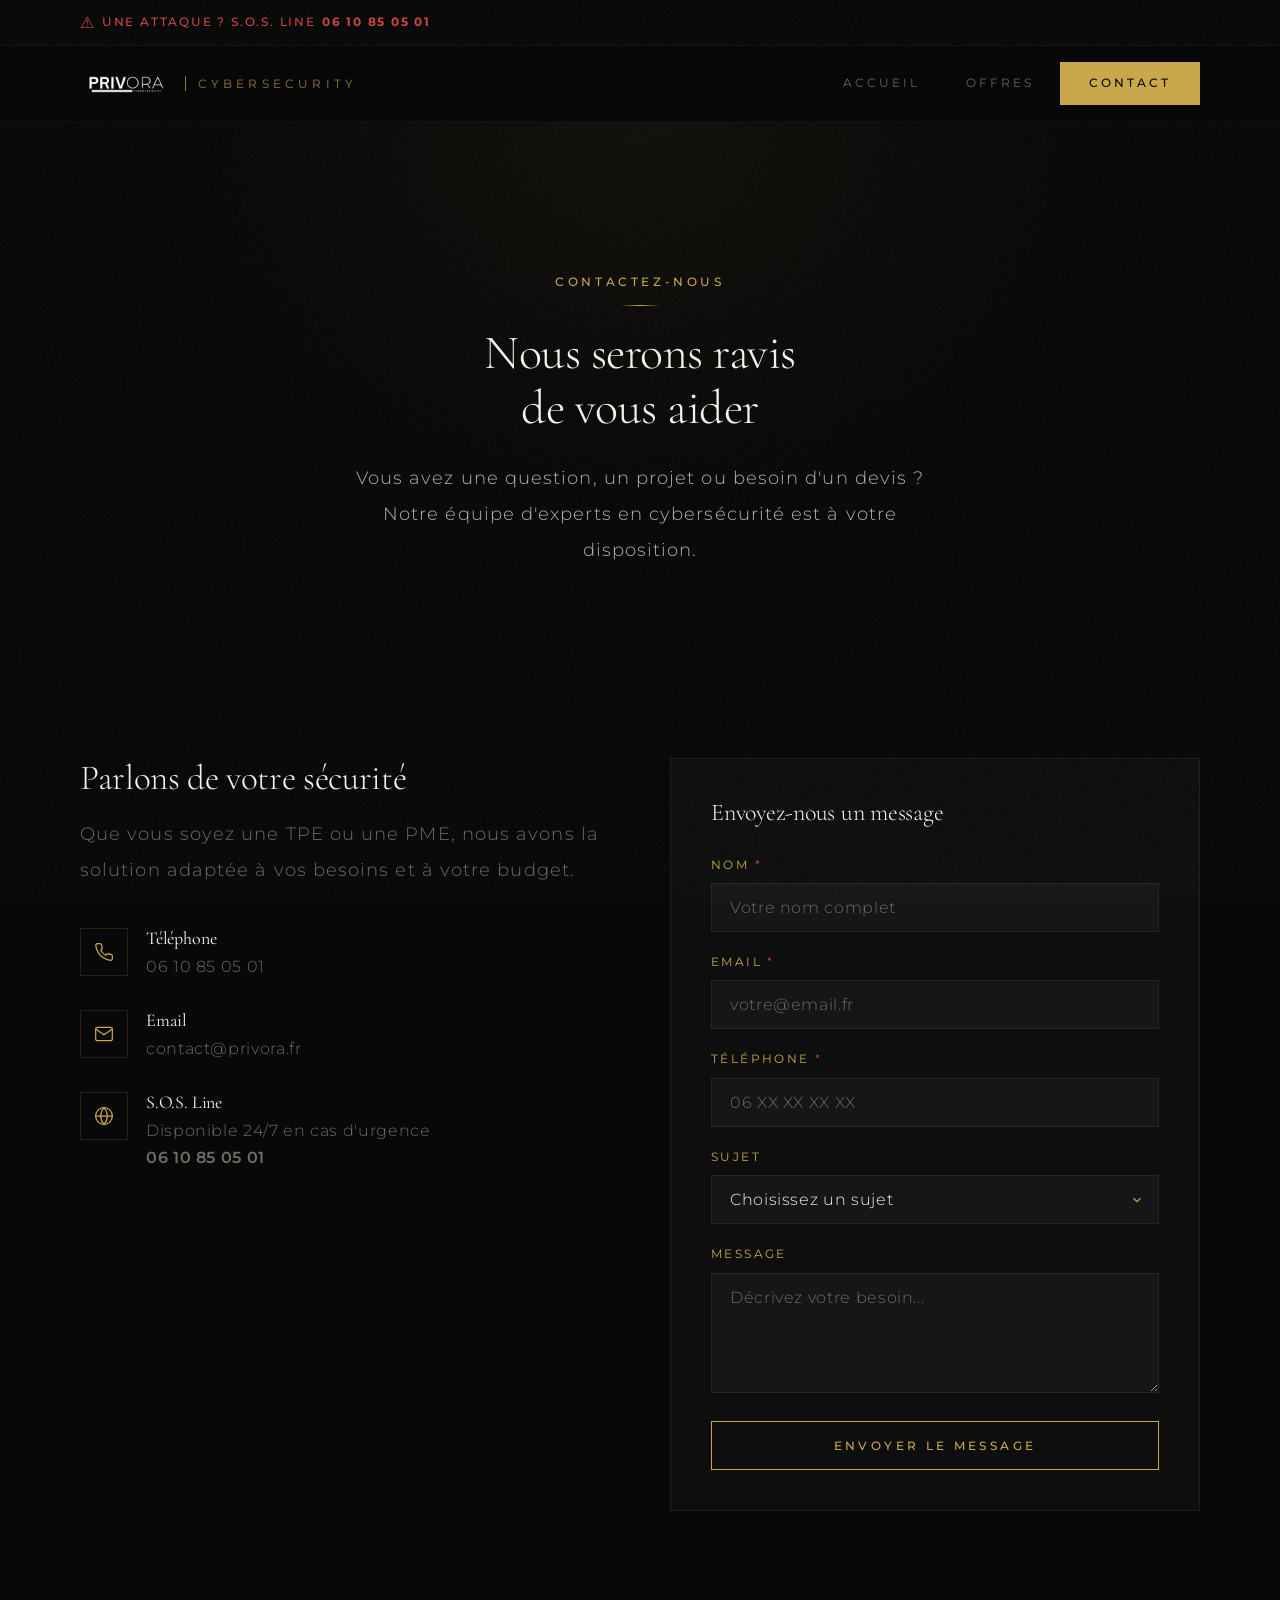
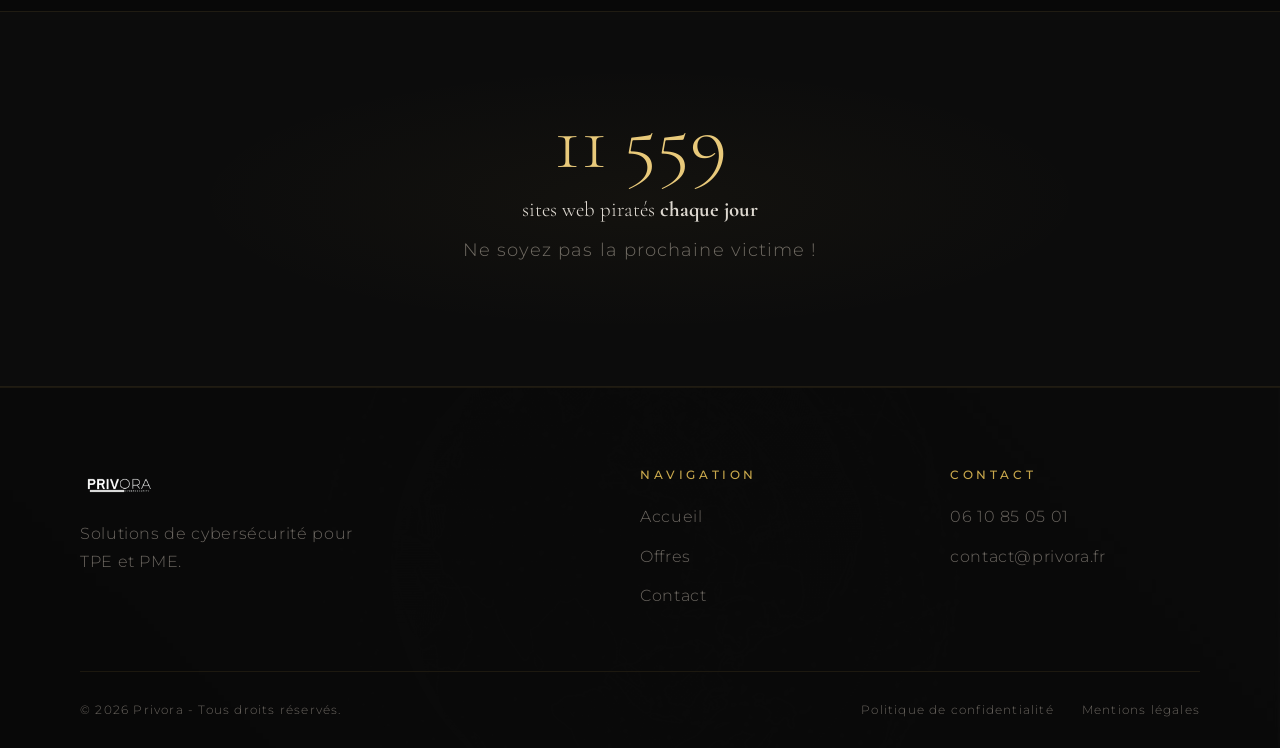
==== commit b1819041: "Update copyright 2026, remove top-bar "Nos offres", fix pricing spacing, footer mobile, absolute lin" ====
--- a/cybersecurite-pme.html
+++ b/cybersecurite-pme.html
@@ -46,7 +46,6 @@
             <a href="tel:0610850501" class="sos-line">
                 <span class="sos-icon">&#9888;</span> UNE ATTAQUE ? S.O.S. LINE <strong>06 10 85 05 01</strong>
             </a>
-            <a href="tarif-infogerance-informatique.html" class="top-blog-link">Nos offres</a>
         </div>
     </div>
 
@@ -190,7 +189,7 @@
                 </div>
             </div>
             <div class="footer-bottom">
-                <p>&copy; 2025 Privora - Tous droits réservés.</p>
+                <p>&copy; 2026 Privora - Tous droits réservés.</p>
                 <div class="footer-legal">
                     <a href="#">Politique de confidentialité</a>
                     <a href="#">Mentions légales</a>
--- a/style.css
+++ b/style.css
@@ -1645,6 +1645,14 @@
     transform: scale(1.02);
 }
 
+.pricing-card.featured h3 {
+    margin-top: 18px;
+}
+
+.pricing-card.featured .pricing-scope {
+    margin-bottom: 10px;
+}
+
 .pricing-card h3 {
     font-size: 1.5rem;
     margin-bottom: 8px;
@@ -1654,7 +1662,7 @@
 .pricing-scope {
     color: var(--text-light);
     font-size: 0.8rem;
-    margin-bottom: 24px;
+    margin-bottom: 10px;
     letter-spacing: 0.1em;
 }
 
@@ -2759,10 +2767,18 @@
         gap: 28px;
     }
 
+    .footer-content {
+        display: flex;
+        flex-direction: column;
+        min-height: 100%;
+    }
+
     .footer-bottom {
         flex-direction: column;
         gap: 14px;
         text-align: center;
+        margin-top: auto;
+        padding-bottom: 20px;
     }
 
     .top-bar-inner {
@@ -2798,6 +2814,20 @@
     .cta-content h2 {
         font-size: 1.5rem;
     }
+
+    .pricing-price .period {
+        color: rgba(255, 255, 255, 0.75);
+        font-size: 0.9rem;
+    }
+
+    .pricing-scope {
+        color: rgba(255, 255, 255, 0.75);
+        font-size: 0.95rem;
+    }
+
+    .pricing-card h3 {
+        font-size: calc(1.5rem + 2px);
+    }
 }
 
 @media (max-width: 480px) {
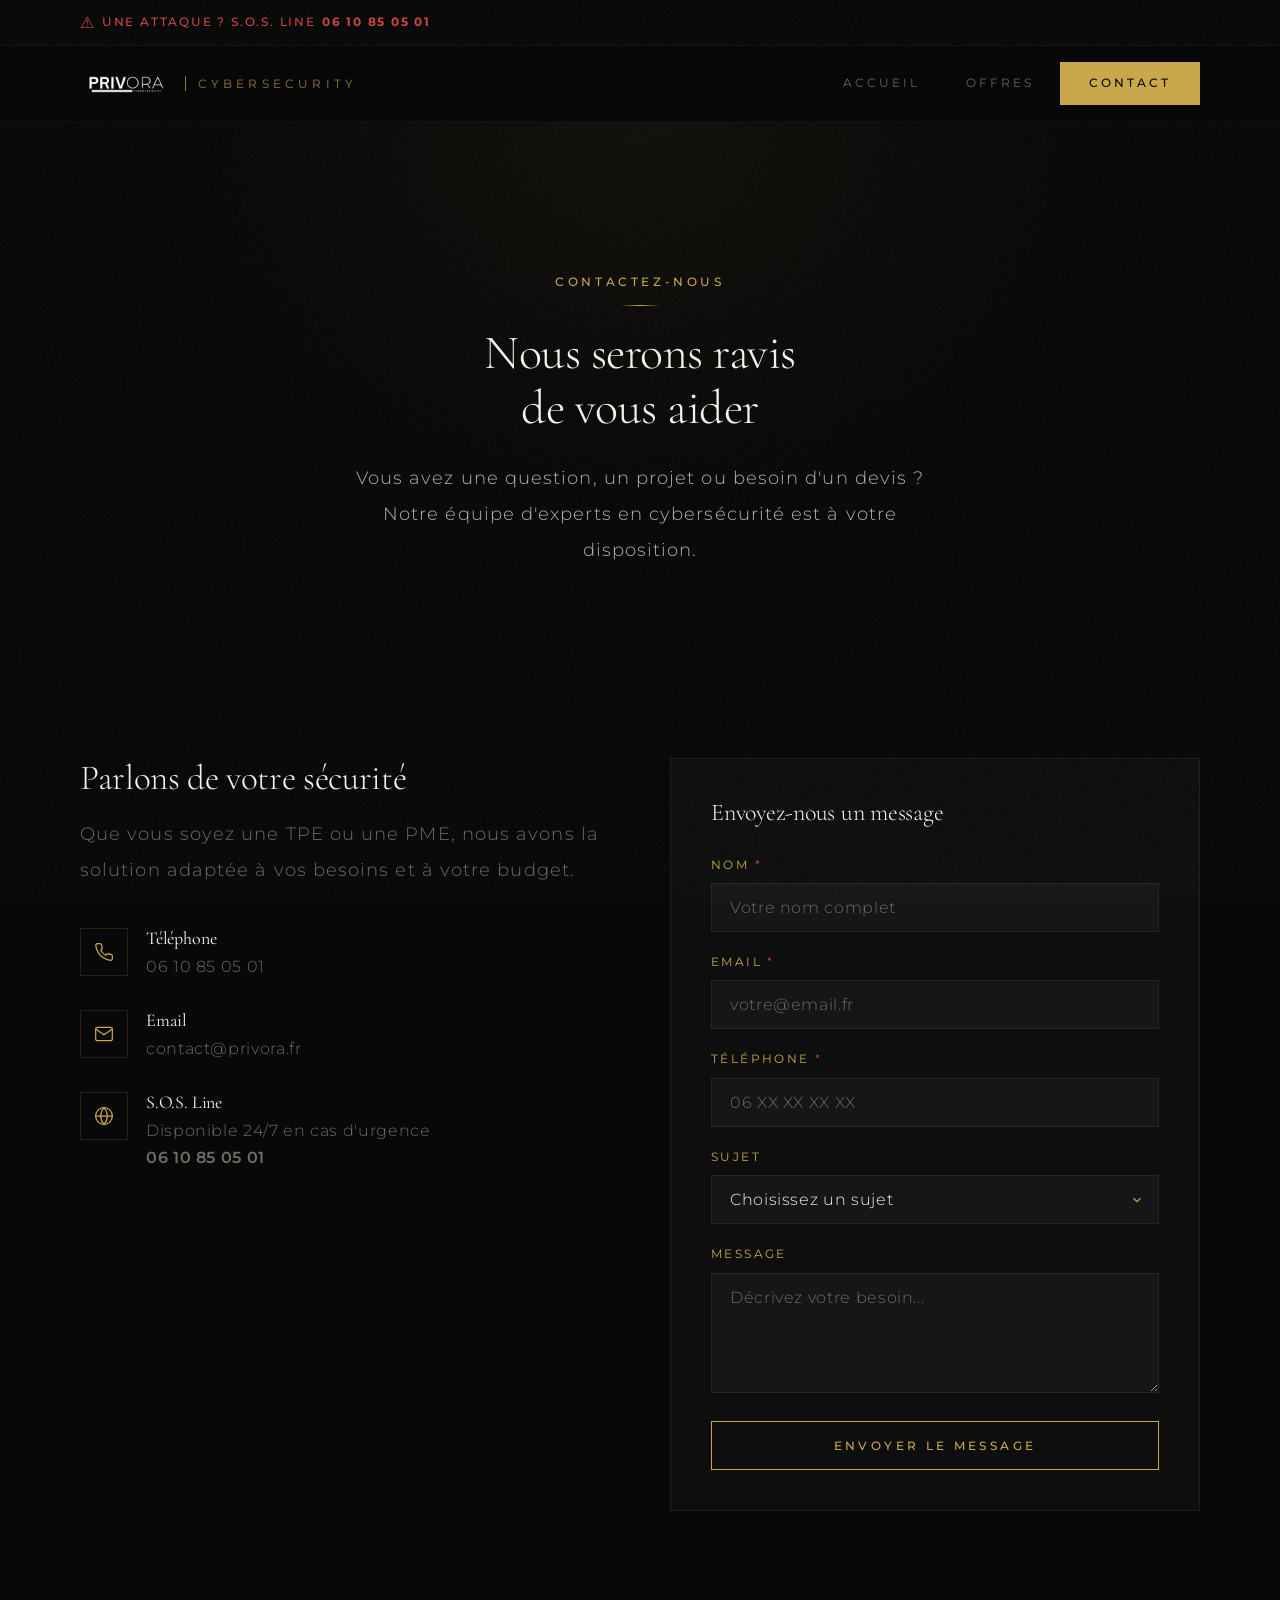
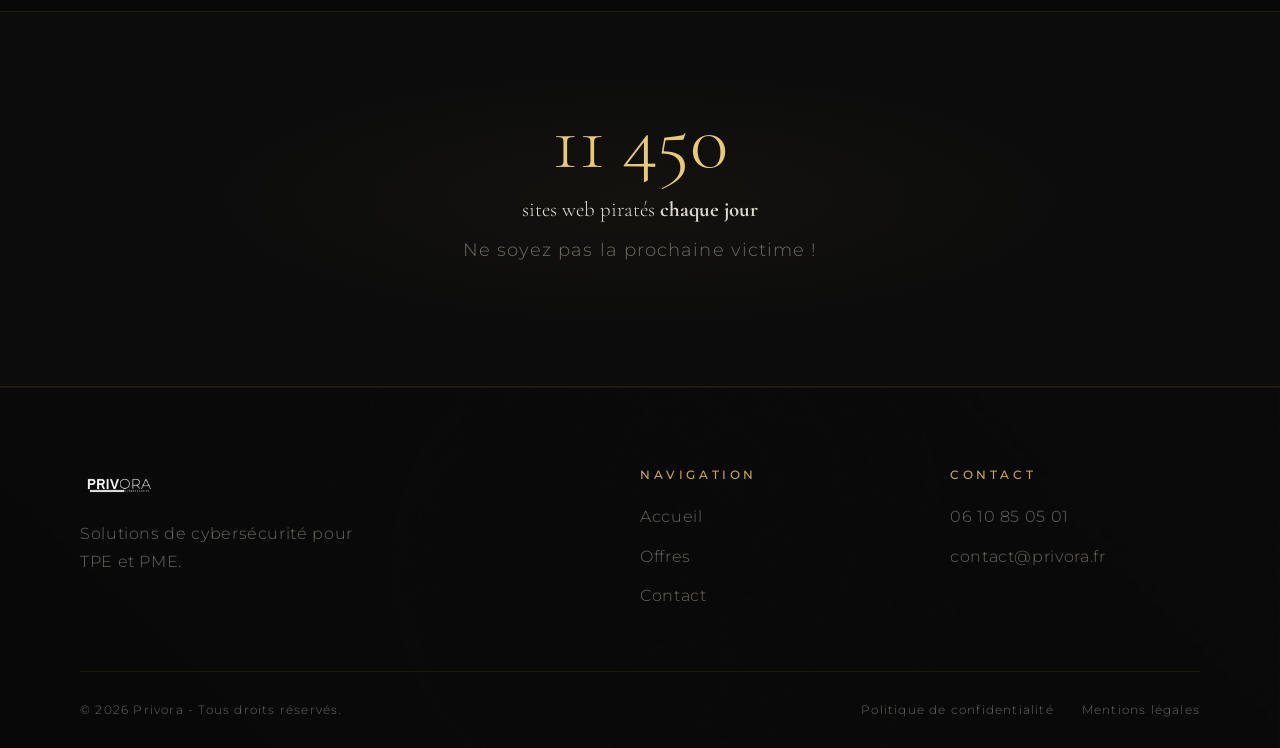
==== commit a29510f6: "Add WebPrime webhook form submission with honeypot anti-spam, fix select option colors Co-Authored-B" ====
--- a/cybersecurite-pme.html
+++ b/cybersecurite-pme.html
@@ -114,7 +114,11 @@
 
                 <div class="contact-form-card">
                     <h3>Envoyez-nous un message</h3>
-                    <form id="contactForm" action="mailto:contact@privora.fr" method="POST">
+                    <form id="contactForm" action="https://webprime.app/webhook/contact/c3c5bce6b31a5fc2a8d06c32284de0bc996174eca23e276dfd96fd021a25a2f4" method="POST" onsubmit="return submitToWebPrime(event)">
+                        <div class="hp-wrap">
+                            <label for="website2">Votre site web :</label>
+                            <input type="text" id="website2" name="_gotcha" autocomplete="off">
+                        </div>
                         <div class="form-group">
                             <label for="contact-name">Nom <span class="required">*</span></label>
                             <input type="text" id="contact-name" name="name" required placeholder="Votre nom complet">
--- a/style.css
+++ b/style.css
@@ -1,4 +1,15 @@
 *, *::before, *::after { margin: 0; padding: 0; box-sizing: border-box; }
+
+.hp-wrap {
+    position: absolute !important;
+    left: -9999px !important;
+    top: -9999px !important;
+    height: 0;
+    width: 0;
+    overflow: hidden;
+    opacity: 0;
+    pointer-events: none;
+}
 
 :root {
     --gold: #C9A84C;
@@ -1494,9 +1505,10 @@
     cursor: pointer;
 }
 
-.stats-contact-form select option {
-    background: var(--dark-2);
-    color: var(--white);
+.stats-contact-form select option,
+.form-group select option {
+    background: #1a1a2e;
+    color: #ffffff;
 }
 
 .stats-contact-form textarea {
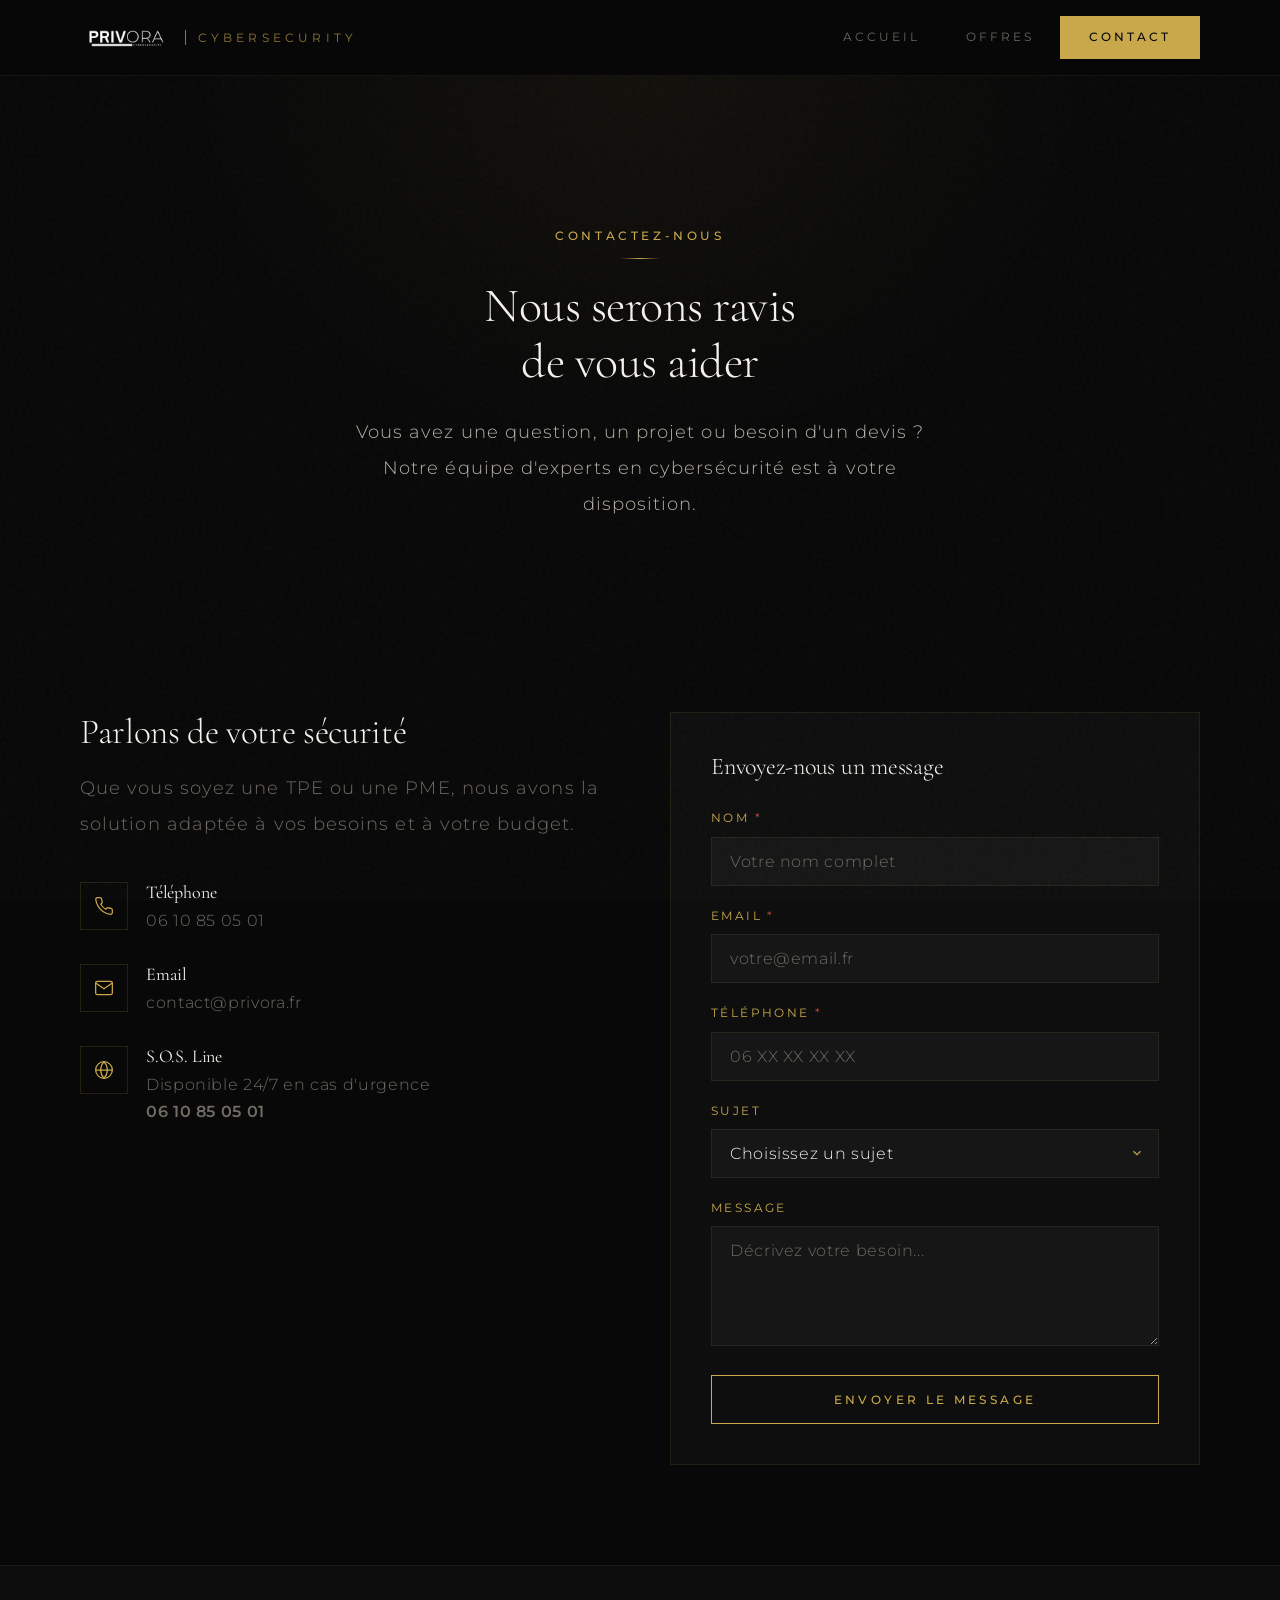
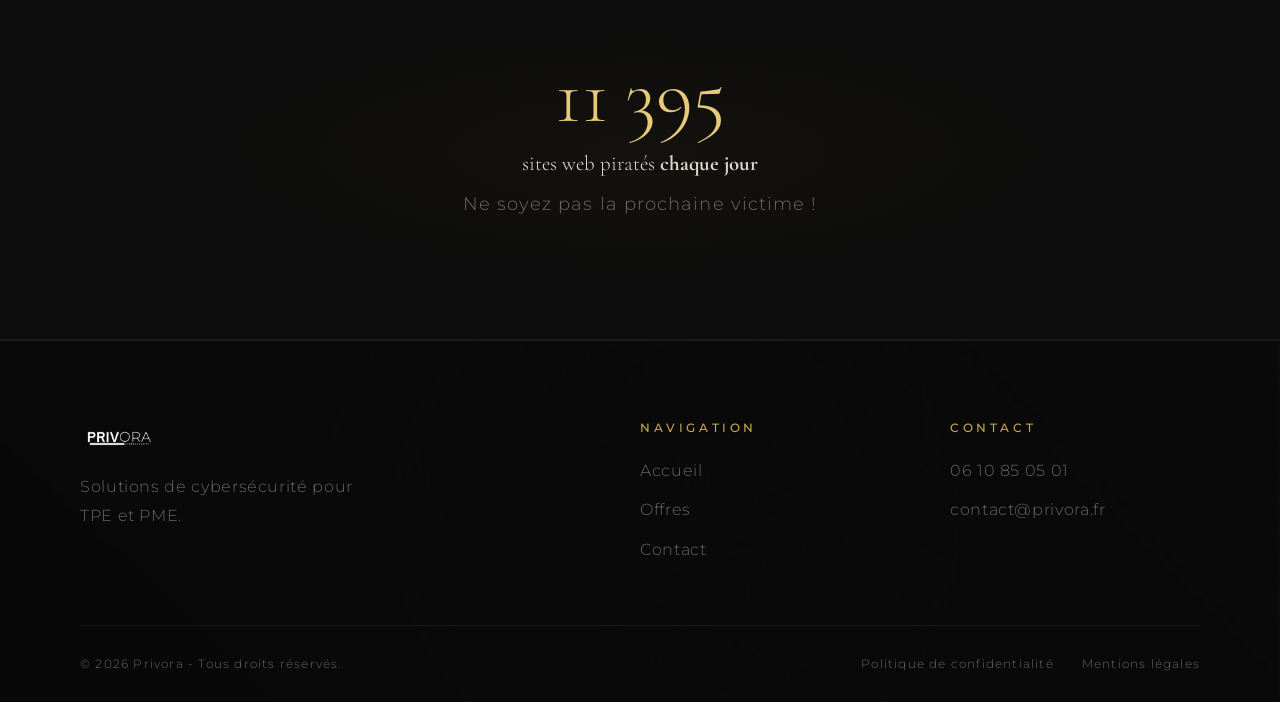
==== commit 0cf58292: "Remove top-bar SOS line, add Matrix rain effect on hero & footer, increase mobile header height Co-A" ====
--- a/cybersecurite-pme.html
+++ b/cybersecurite-pme.html
@@ -40,14 +40,6 @@
     </script>
 </head>
 <body>
-
-    <div class="top-bar">
-        <div class="container top-bar-inner">
-            <a href="tel:0610850501" class="sos-line">
-                <span class="sos-icon">&#9888;</span> UNE ATTAQUE ? S.O.S. LINE <strong>06 10 85 05 01</strong>
-            </a>
-        </div>
-    </div>
 
     <nav class="navbar" id="navbar">
         <div class="container nav-inner">
--- a/style.css
+++ b/style.css
@@ -2238,15 +2238,16 @@
     100% { opacity: 0; transform: scale(1.25); }
 }
 
-#matrix-canvas {
-    position: fixed;
+#matrix-canvas,
+#matrix-canvas-footer {
+    position: absolute;
     top: 0;
     left: 0;
     width: 100%;
     height: 100%;
-    z-index: 0;
+    z-index: 2;
     pointer-events: none;
-    opacity: 0.02;
+    opacity: 0.15;
 }
 
 .cyber-status {
@@ -2622,7 +2623,7 @@
     }
 
     .nav-inner {
-        height: 56px;
+        height: 64px;
     }
 
     .nav-toggle {
@@ -2632,7 +2633,7 @@
     .nav-links {
         display: none;
         position: absolute;
-        top: 56px;
+        top: 64px;
         left: 0;
         right: 0;
         background: rgba(8, 8, 8, 0.97);
@@ -2844,7 +2845,7 @@
 
 @media (max-width: 480px) {
     .nav-inner {
-        height: 50px;
+        height: 58px;
     }
 
     .logo img {
@@ -2852,7 +2853,7 @@
     }
 
     .nav-links {
-        top: 50px;
+        top: 58px;
     }
 
     .hero-text h1 {
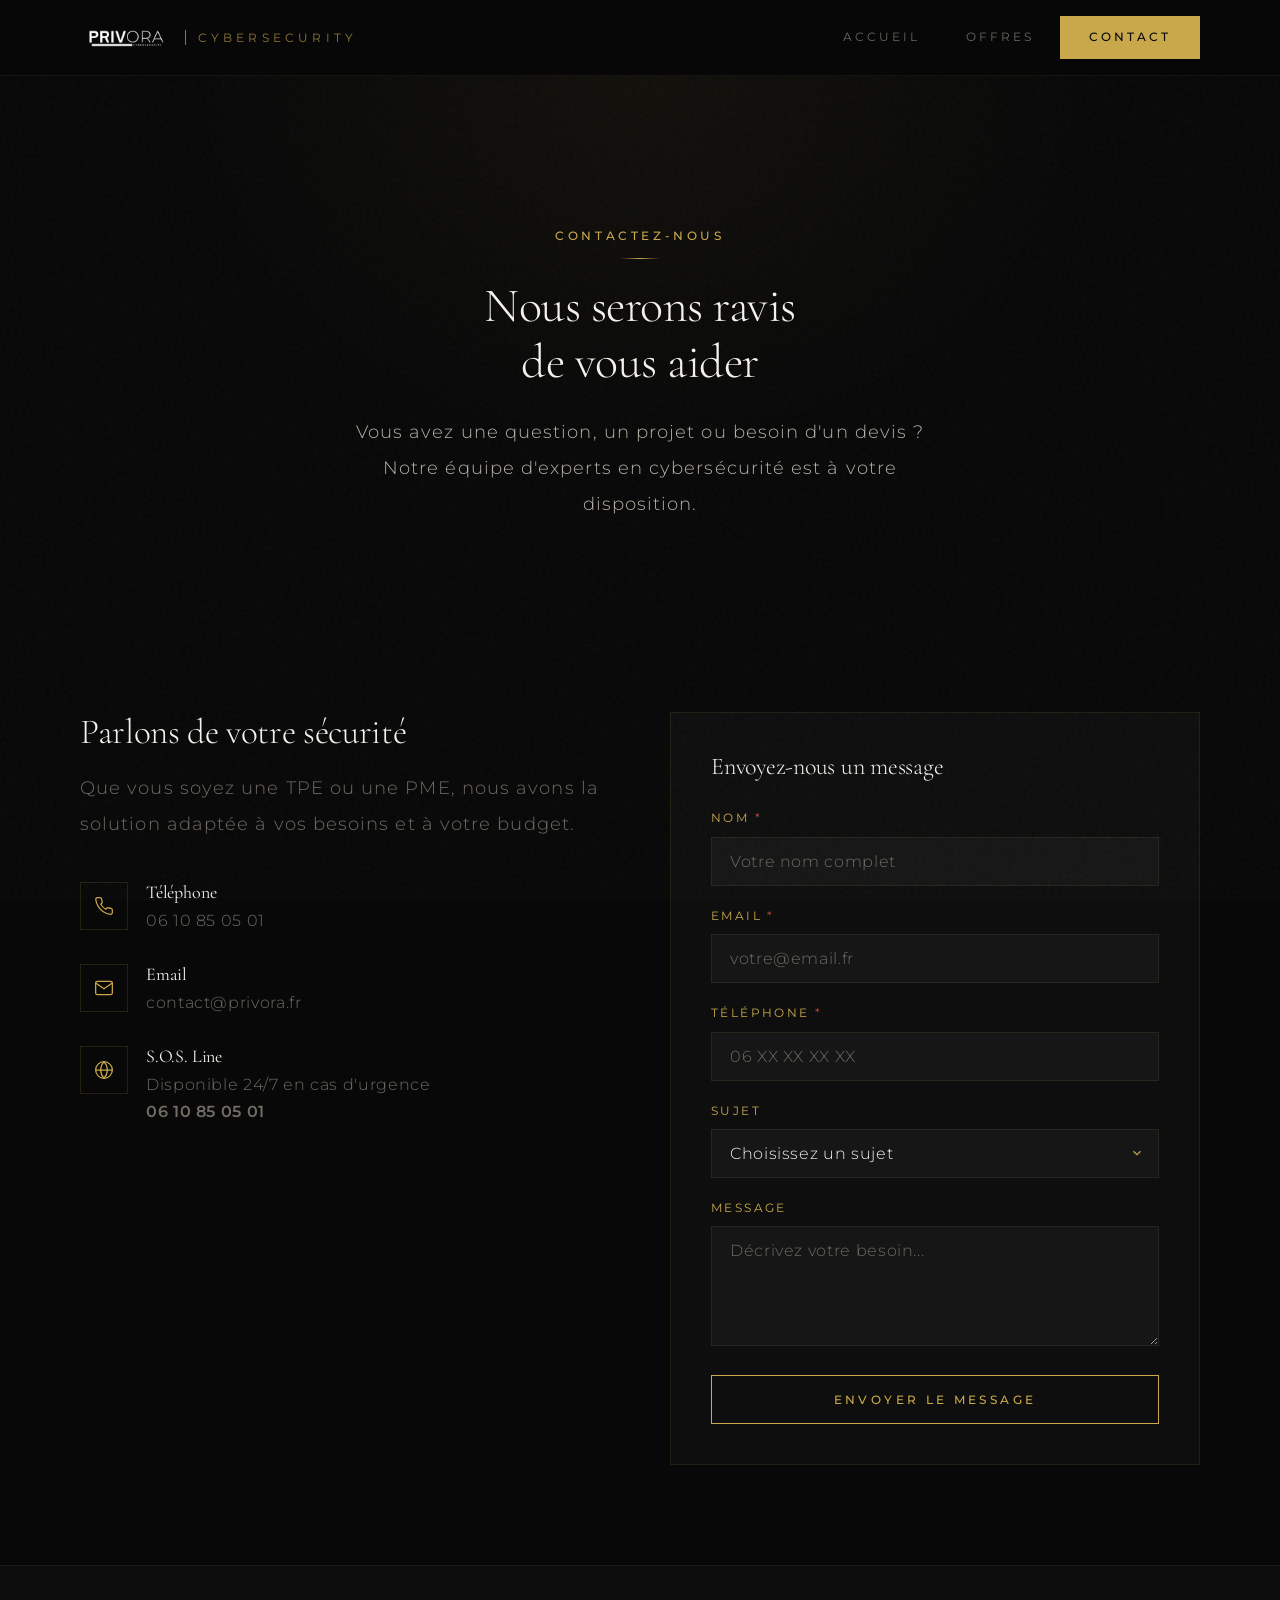
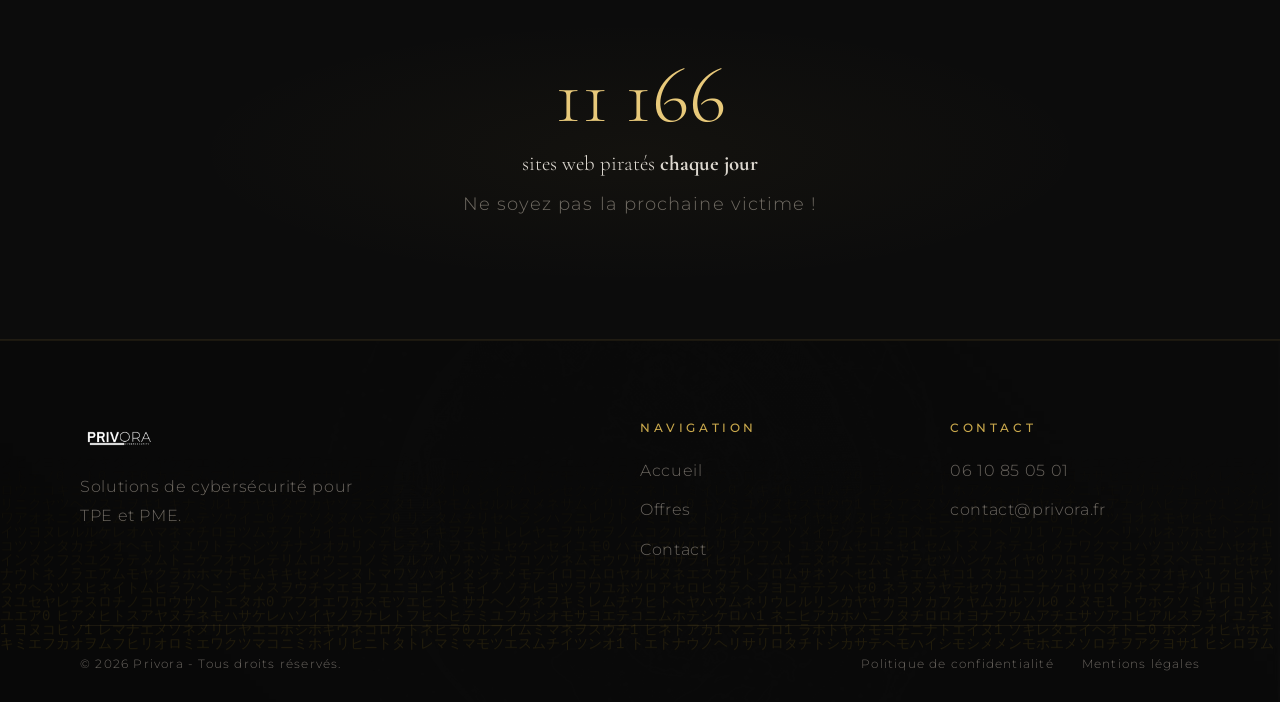
==== commit 6e059cf3: "Update index title, add Matrix rain footer to all pages Co-Authored-By: Claude Opus 4.6 <noreply@ant" ====
--- a/cybersecurite-pme.html
+++ b/cybersecurite-pme.html
@@ -162,6 +162,7 @@
         <div class="footer-bg">
             <img src="footer.webp" alt="" aria-hidden="true">
         </div>
+        <canvas id="matrix-canvas-footer"></canvas>
         <div class="container footer-content">
             <div class="footer-main">
                 <div class="footer-brand">
--- a/style.css
+++ b/style.css
@@ -2247,7 +2247,7 @@
     height: 100%;
     z-index: 2;
     pointer-events: none;
-    opacity: 0.15;
+    opacity: 0.22;
 }
 
 .cyber-status {
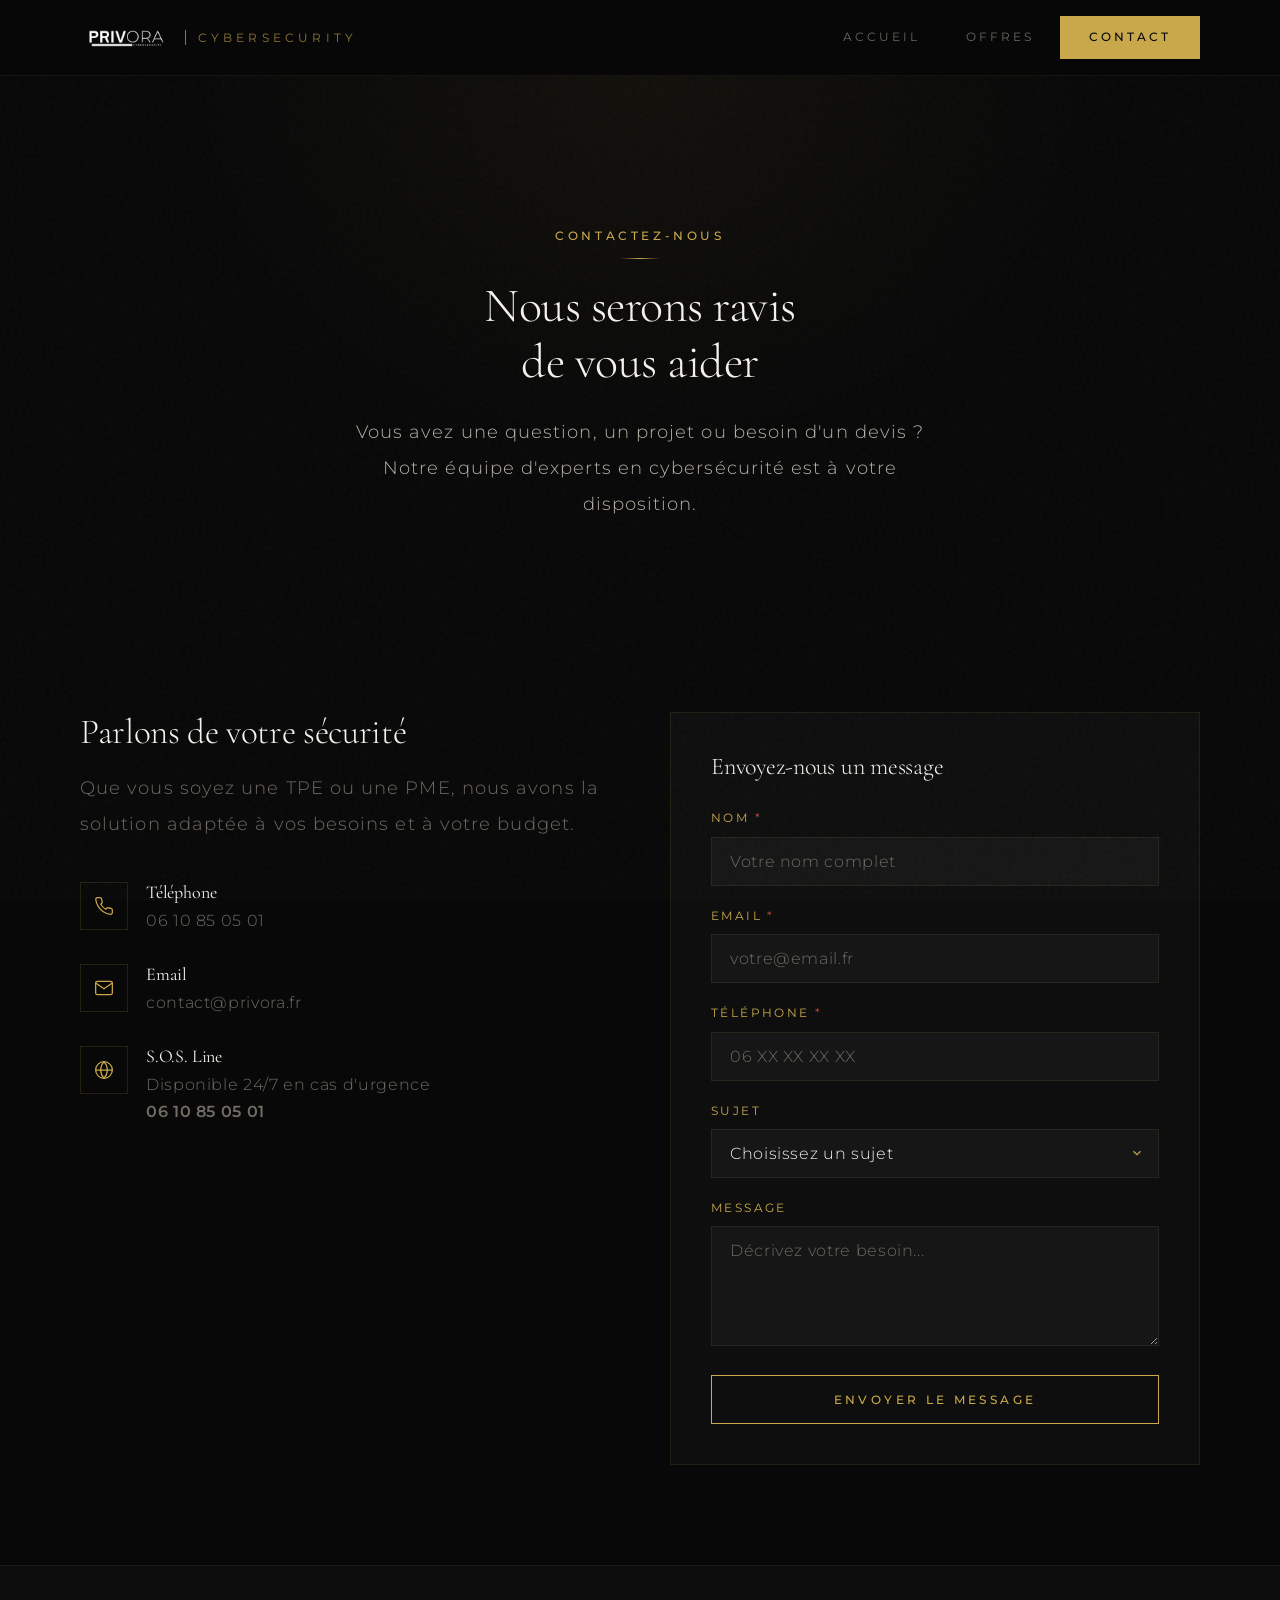
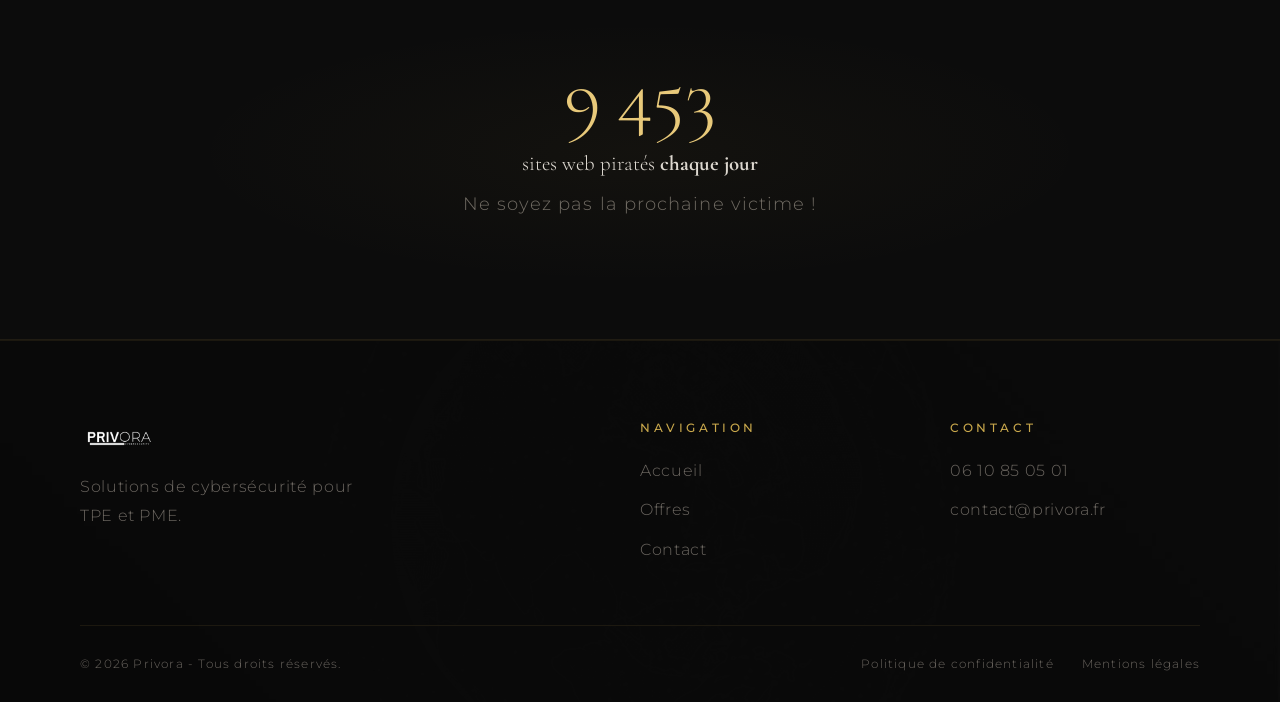
==== commit 3a80f125: "Add French mobile phone validation (06, 07, +336, +337) on contact forms Co-Authored-By: Claude Opus" ====
--- a/cybersecurite-pme.html
+++ b/cybersecurite-pme.html
@@ -121,7 +121,7 @@
                         </div>
                         <div class="form-group">
                             <label for="contact-phone">Téléphone <span class="required">*</span></label>
-                            <input type="tel" id="contact-phone" name="phone" required placeholder="06 XX XX XX XX">
+                            <input type="tel" id="contact-phone" name="phone" required placeholder="06 XX XX XX XX" pattern="^(\+33[67]\d{8}|0[67]\d{8})$" title="Numéro français mobile uniquement (06, 07, +336, +337)">
                         </div>
                         <div class="form-group">
                             <label for="contact-subject">Sujet</label>
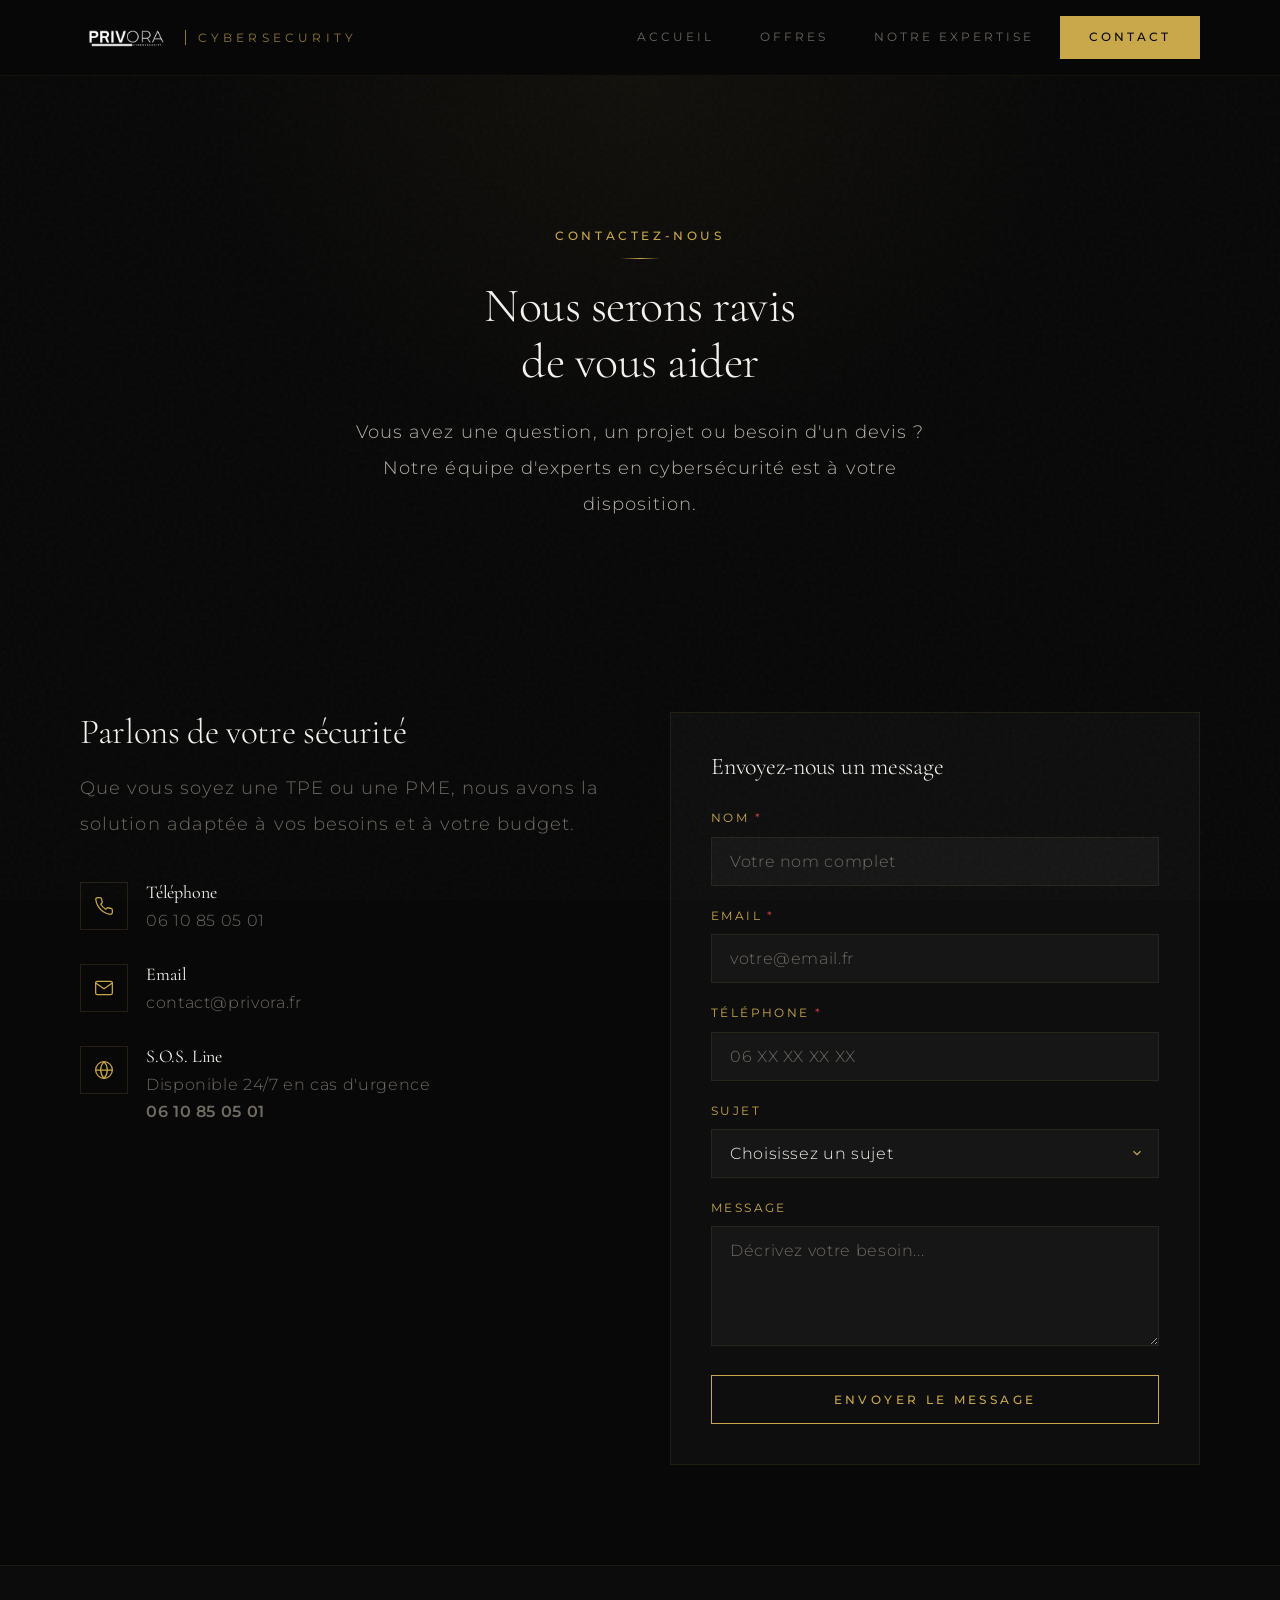
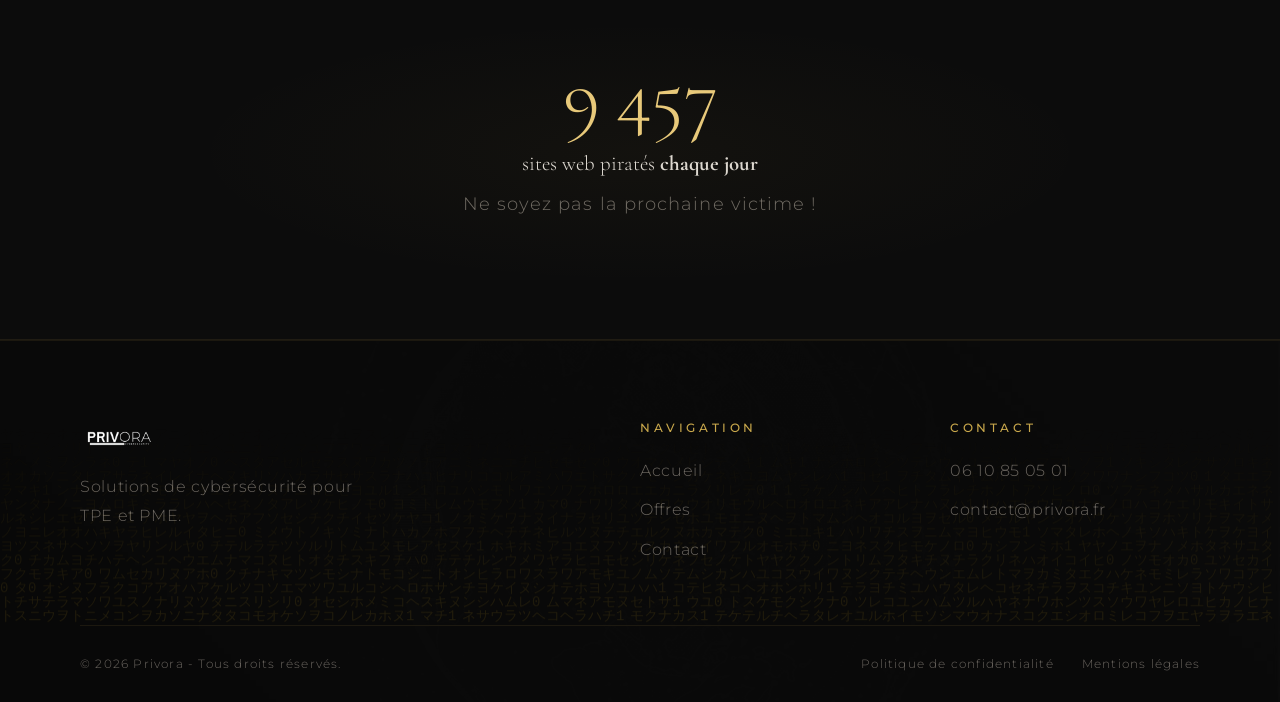
==== commit 1dfbbbe0: "Add "Notre expertise" page with HarfangLab partnership, certifications & SEO images - Create privora" ====
--- a/cybersecurite-pme.html
+++ b/cybersecurite-pme.html
@@ -54,6 +54,7 @@
             <ul class="nav-links" id="navLinks">
                 <li><a href="index.html">Accueil</a></li>
                 <li><a href="tarif-infogerance-informatique.html">Offres</a></li>
+                <li><a href="privora-cybersecurite.html">Notre expertise</a></li>
                 <li><a href="cybersecurite-pme.html" class="nav-cta active">Contact</a></li>
             </ul>
         </div>
--- a/style.css
+++ b/style.css
@@ -2519,7 +2519,49 @@
     outline-offset: 2px;
 }
 
+.certifications-grid {
+    display: grid;
+    grid-template-columns: repeat(5, 1fr);
+    gap: 24px;
+    margin: 32px 0 40px;
+    align-items: center;
+}
+
+.certification-item {
+    display: flex;
+    flex-direction: column;
+    align-items: center;
+    gap: 12px;
+    padding: 20px 12px;
+    background: var(--dark-card);
+    border: 1px solid var(--dark-border);
+    border-radius: 12px;
+    transition: border-color 0.3s;
+}
+
+.certification-item:hover {
+    border-color: var(--gold);
+}
+
+.certification-item img {
+    max-height: 80px;
+    width: auto;
+    object-fit: contain;
+}
+
+.certification-item span {
+    font-family: 'Montserrat', sans-serif;
+    font-size: 0.75rem;
+    color: var(--text);
+    text-align: center;
+    letter-spacing: 0.02em;
+}
+
 @media (max-width: 1024px) {
+    .certifications-grid {
+        grid-template-columns: repeat(3, 1fr);
+    }
+
     .container {
         padding: 0 24px;
     }
@@ -2604,6 +2646,15 @@
 }
 
 @media (max-width: 768px) {
+    .certifications-grid {
+        grid-template-columns: repeat(2, 1fr);
+        gap: 16px;
+    }
+
+    .certification-item img {
+        max-height: 60px;
+    }
+
     .container {
         padding: 0 16px;
     }
@@ -2689,7 +2740,7 @@
     }
 
     .hero-text h1 {
-        font-size: 2rem;
+        font-size: 2.4rem;
     }
 
     .hero-subtitle {
@@ -2857,7 +2908,7 @@
     }
 
     .hero-text h1 {
-        font-size: 1.8rem;
+        font-size: 2.1rem;
     }
 
     .hero-subtitle {
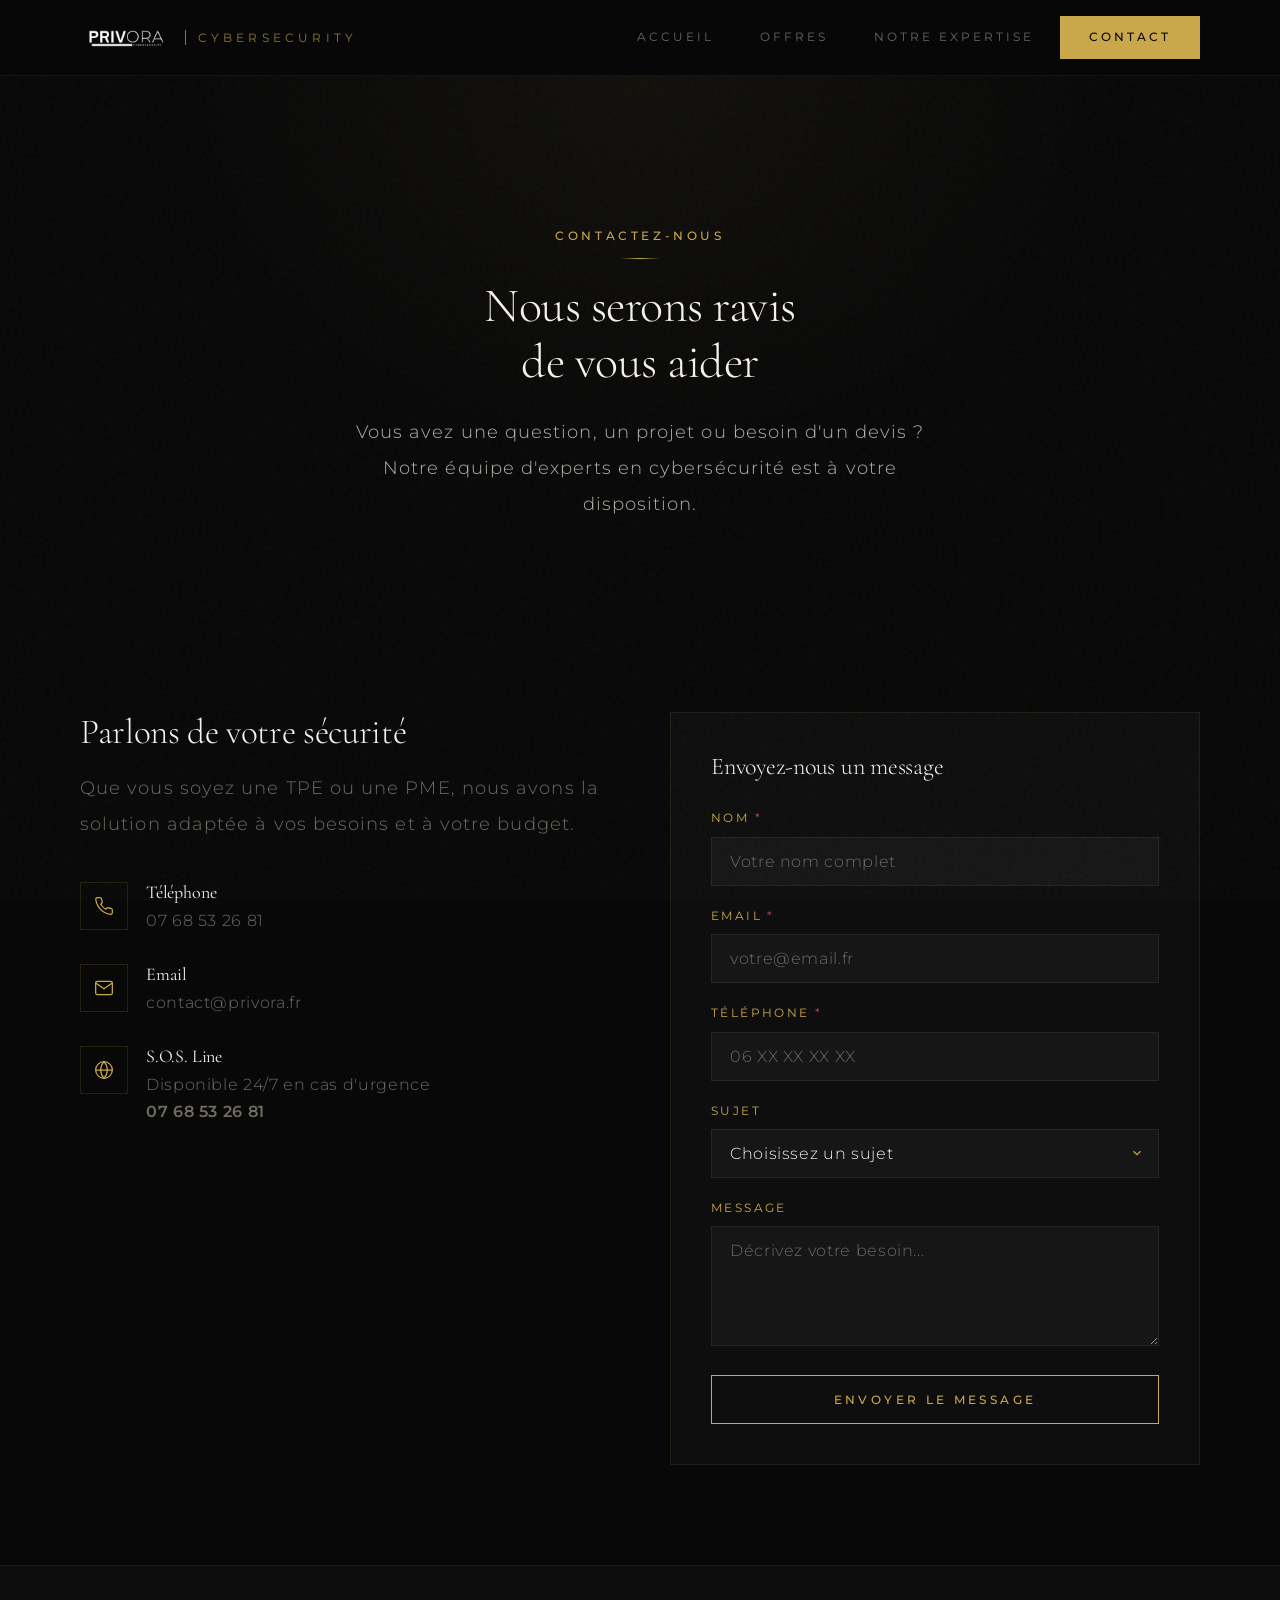
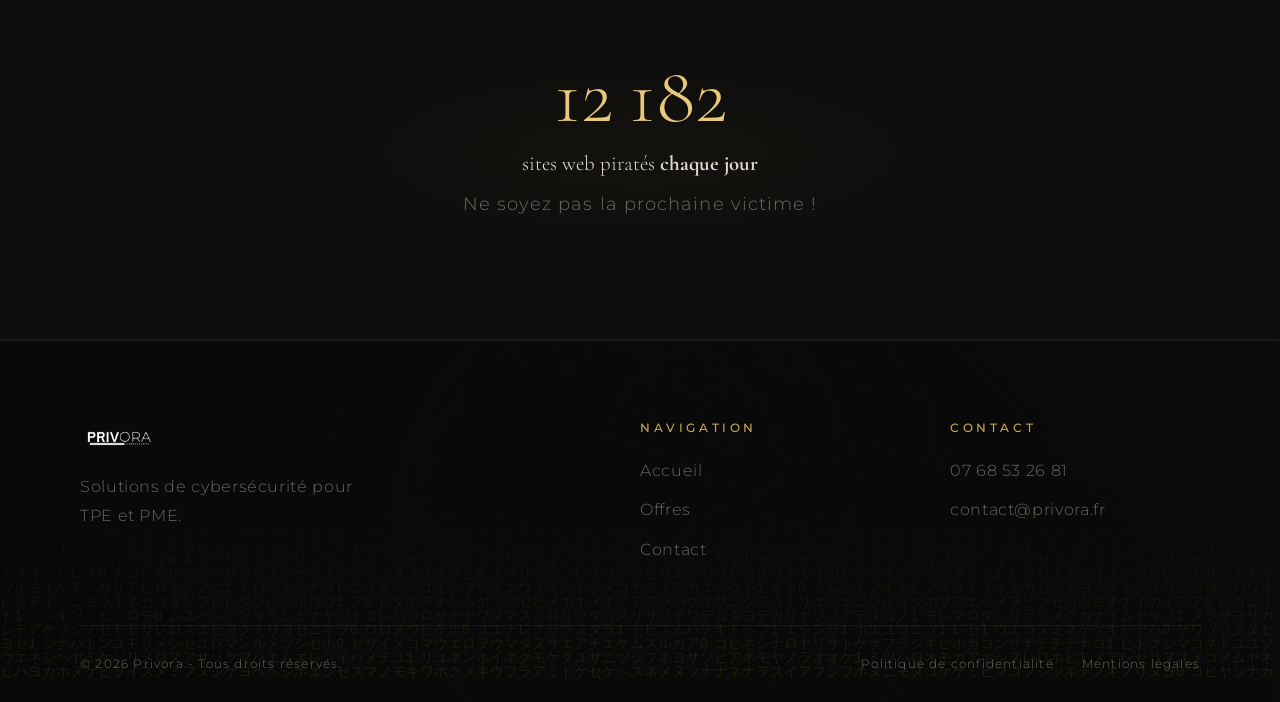
==== commit 84480a74: "Update pages, replace favicon PNG by ICO, add logo icons Co-Authored-By: Claude Opus 4.6 <noreply@an" ====
--- a/cybersecurite-pme.html
+++ b/cybersecurite-pme.html
@@ -31,7 +31,7 @@
         "mainEntity": {
             "@type": "LocalBusiness",
             "name": "Privora",
-            "telephone": "+33610850501",
+            "telephone": "+33768532681",
             "email": "contact@privora.fr",
             "url": "https://privora.fr",
             "areaServed": "FR"
@@ -79,7 +79,7 @@
                         </div>
                         <div>
                             <h4>Téléphone</h4>
-                            <a href="tel:0610850501">06 10 85 05 01</a>
+                            <a href="tel:0768532681">07 68 53 26 81</a>
                         </div>
                     </div>
 
@@ -100,7 +100,7 @@
                         <div>
                             <h4>S.O.S. Line</h4>
                             <p>Disponible 24/7 en cas d'urgence</p>
-                            <a href="tel:0610850501" class="text-accent-bold">06 10 85 05 01</a>
+                            <a href="tel:0768532681" class="text-accent-bold">07 68 53 26 81</a>
                         </div>
                     </div>
                 </div>
@@ -181,7 +181,7 @@
                 <div class="footer-contact">
                     <h4>Contact</h4>
                     <ul>
-                        <li><a href="tel:0610850501">06 10 85 05 01</a></li>
+                        <li><a href="tel:0768532681">07 68 53 26 81</a></li>
                         <li><a href="mailto:contact@privora.fr">contact@privora.fr</a></li>
                     </ul>
                 </div>
